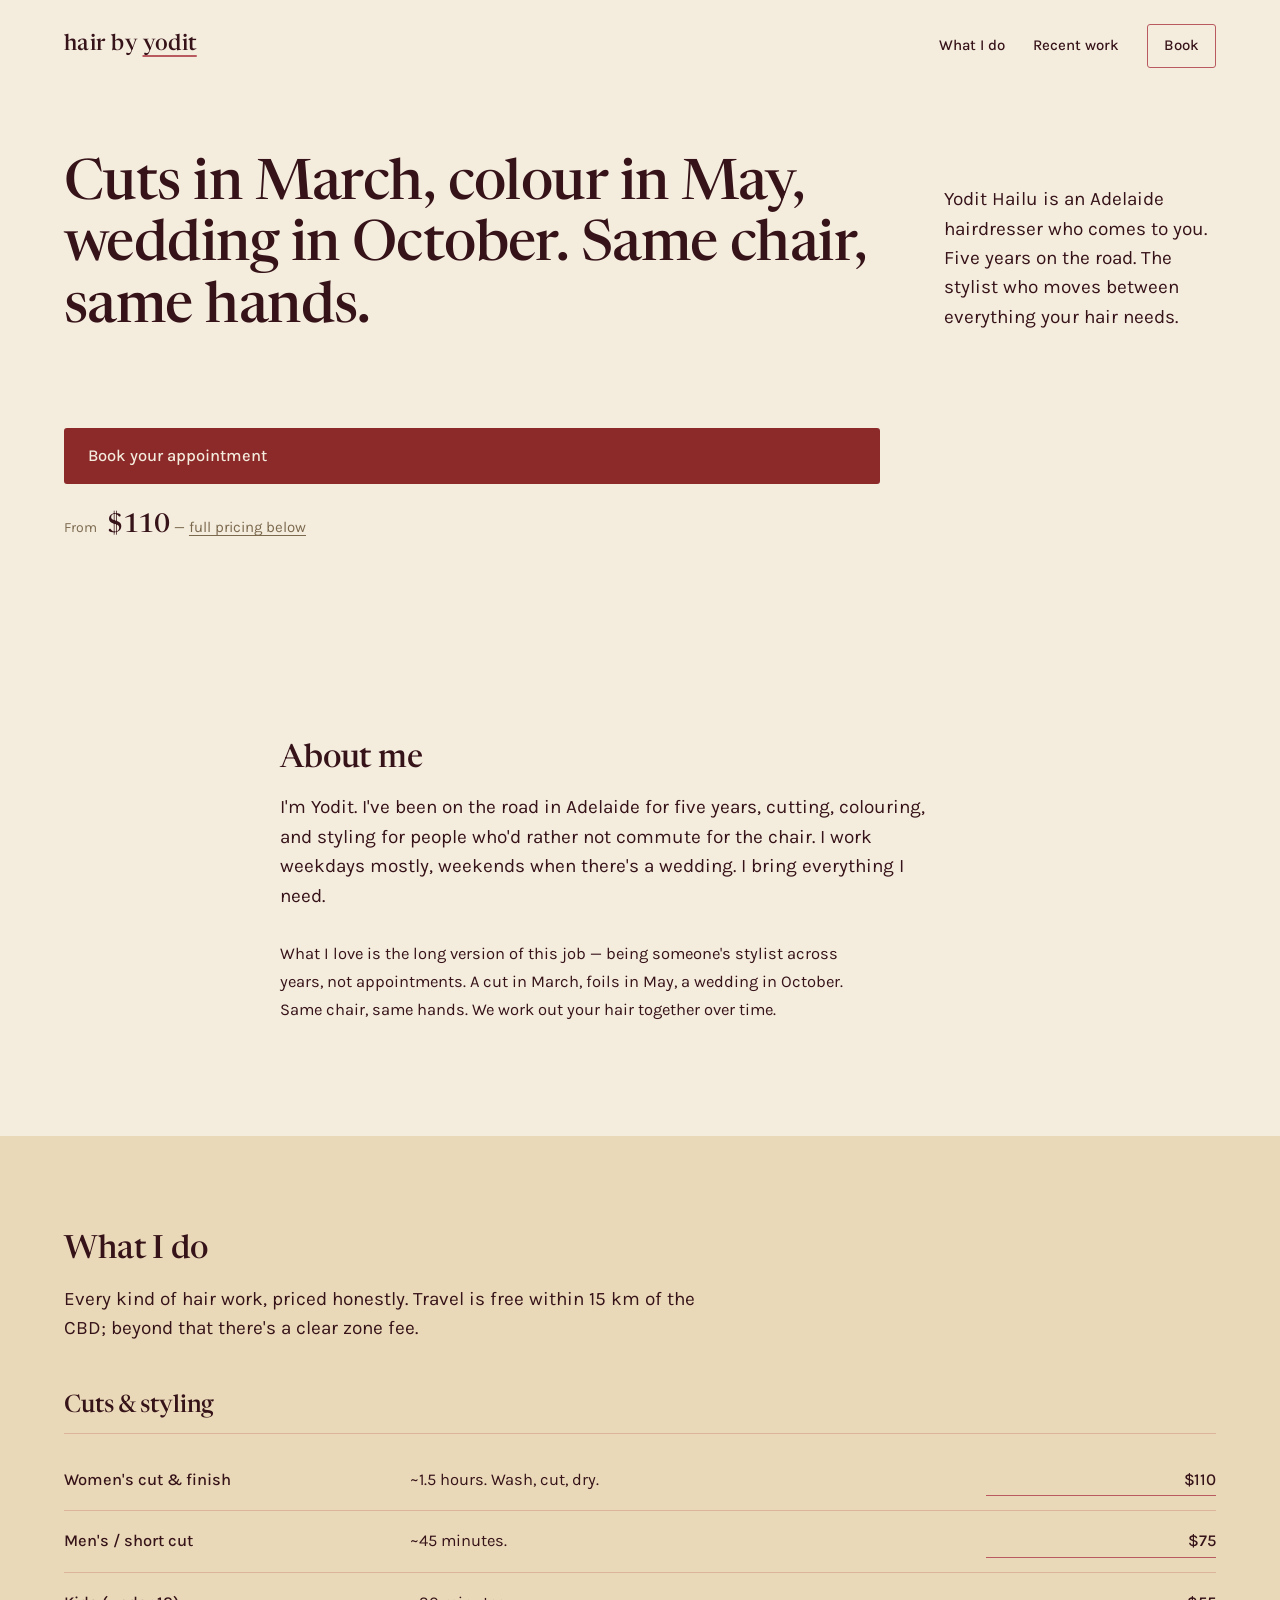
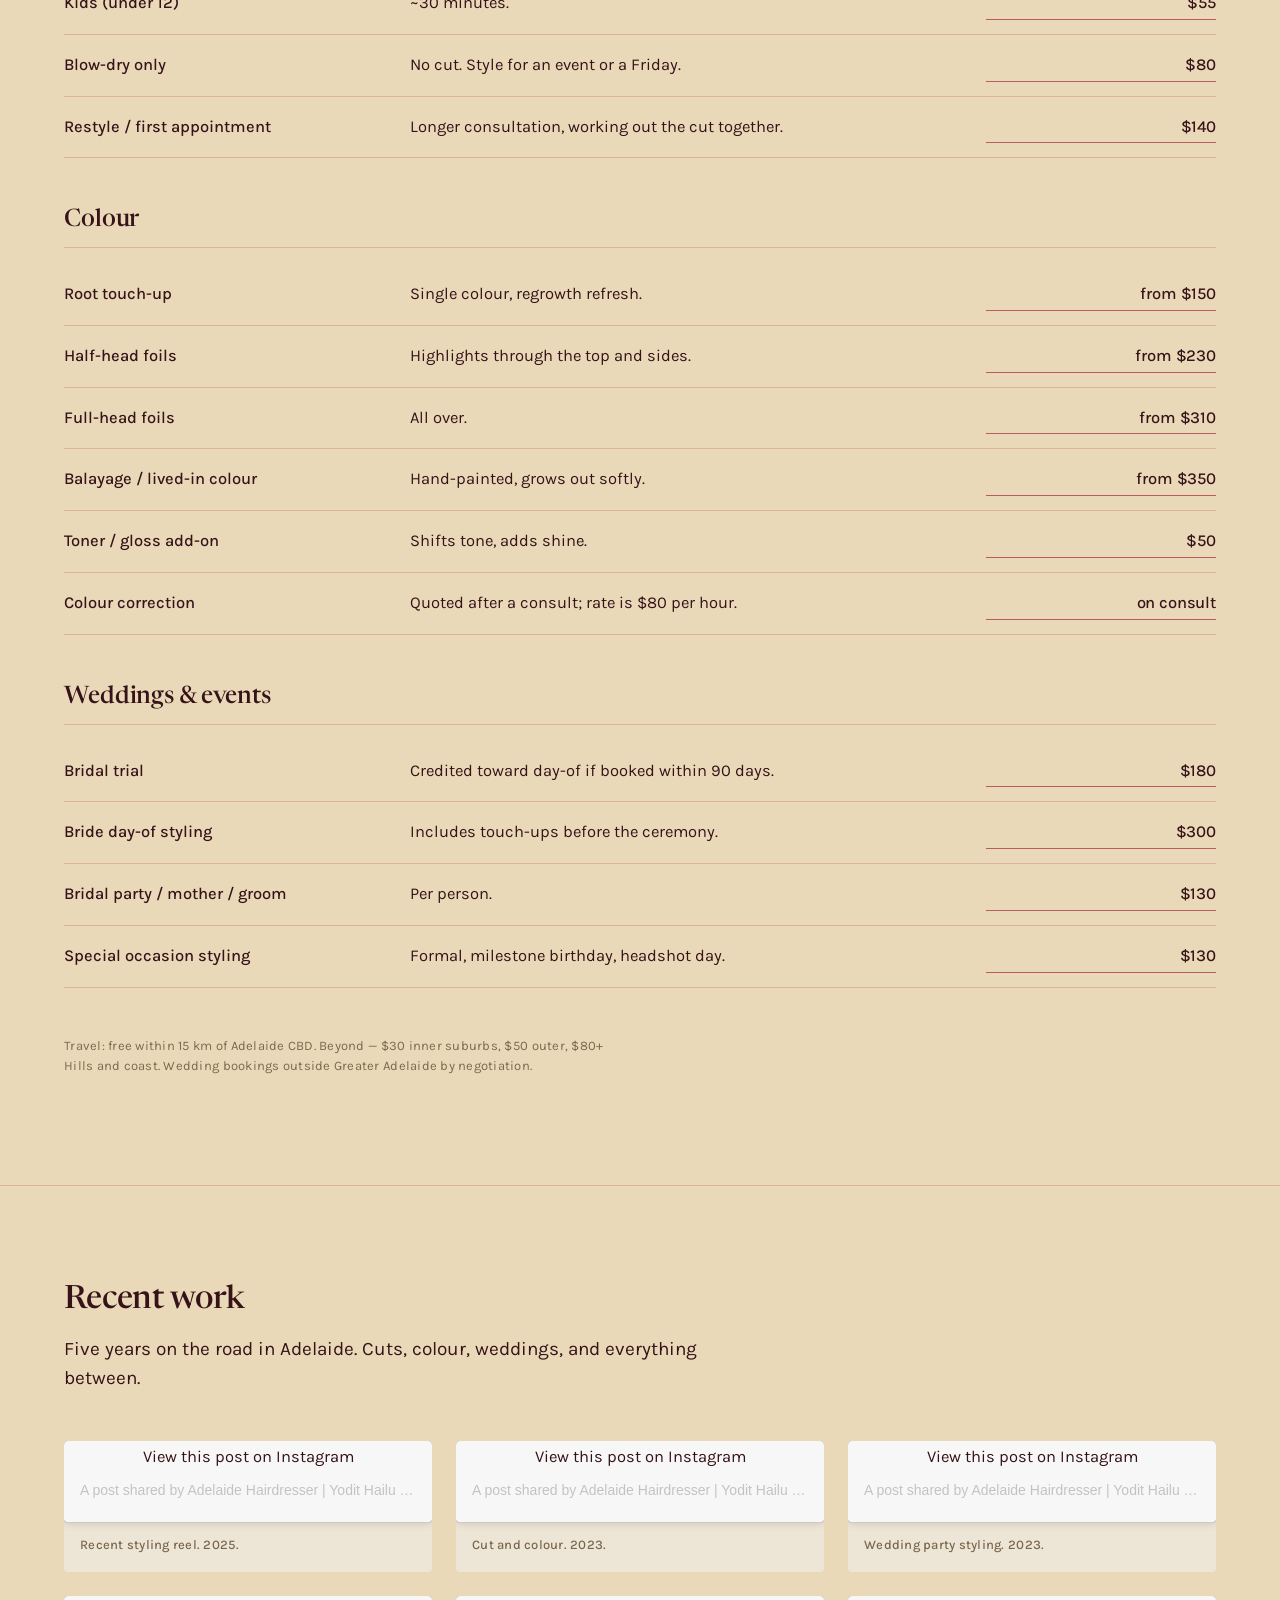
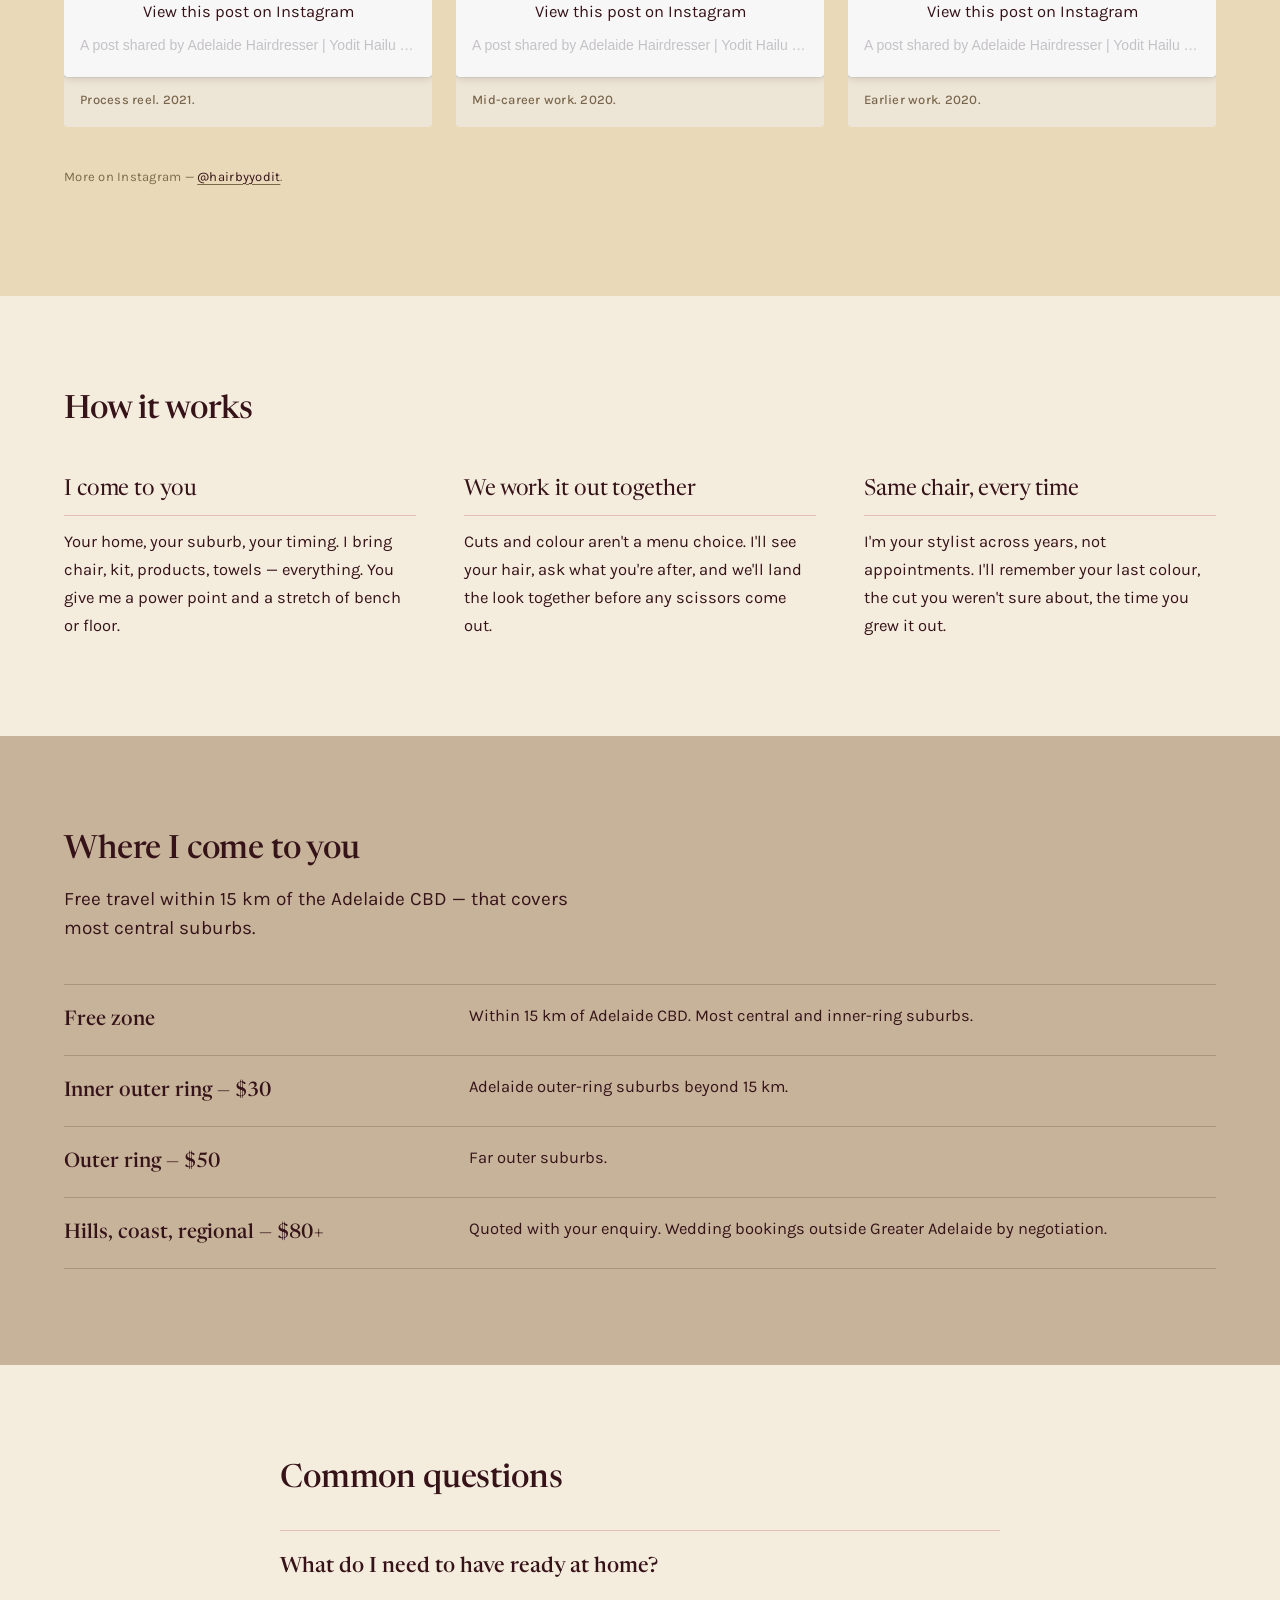
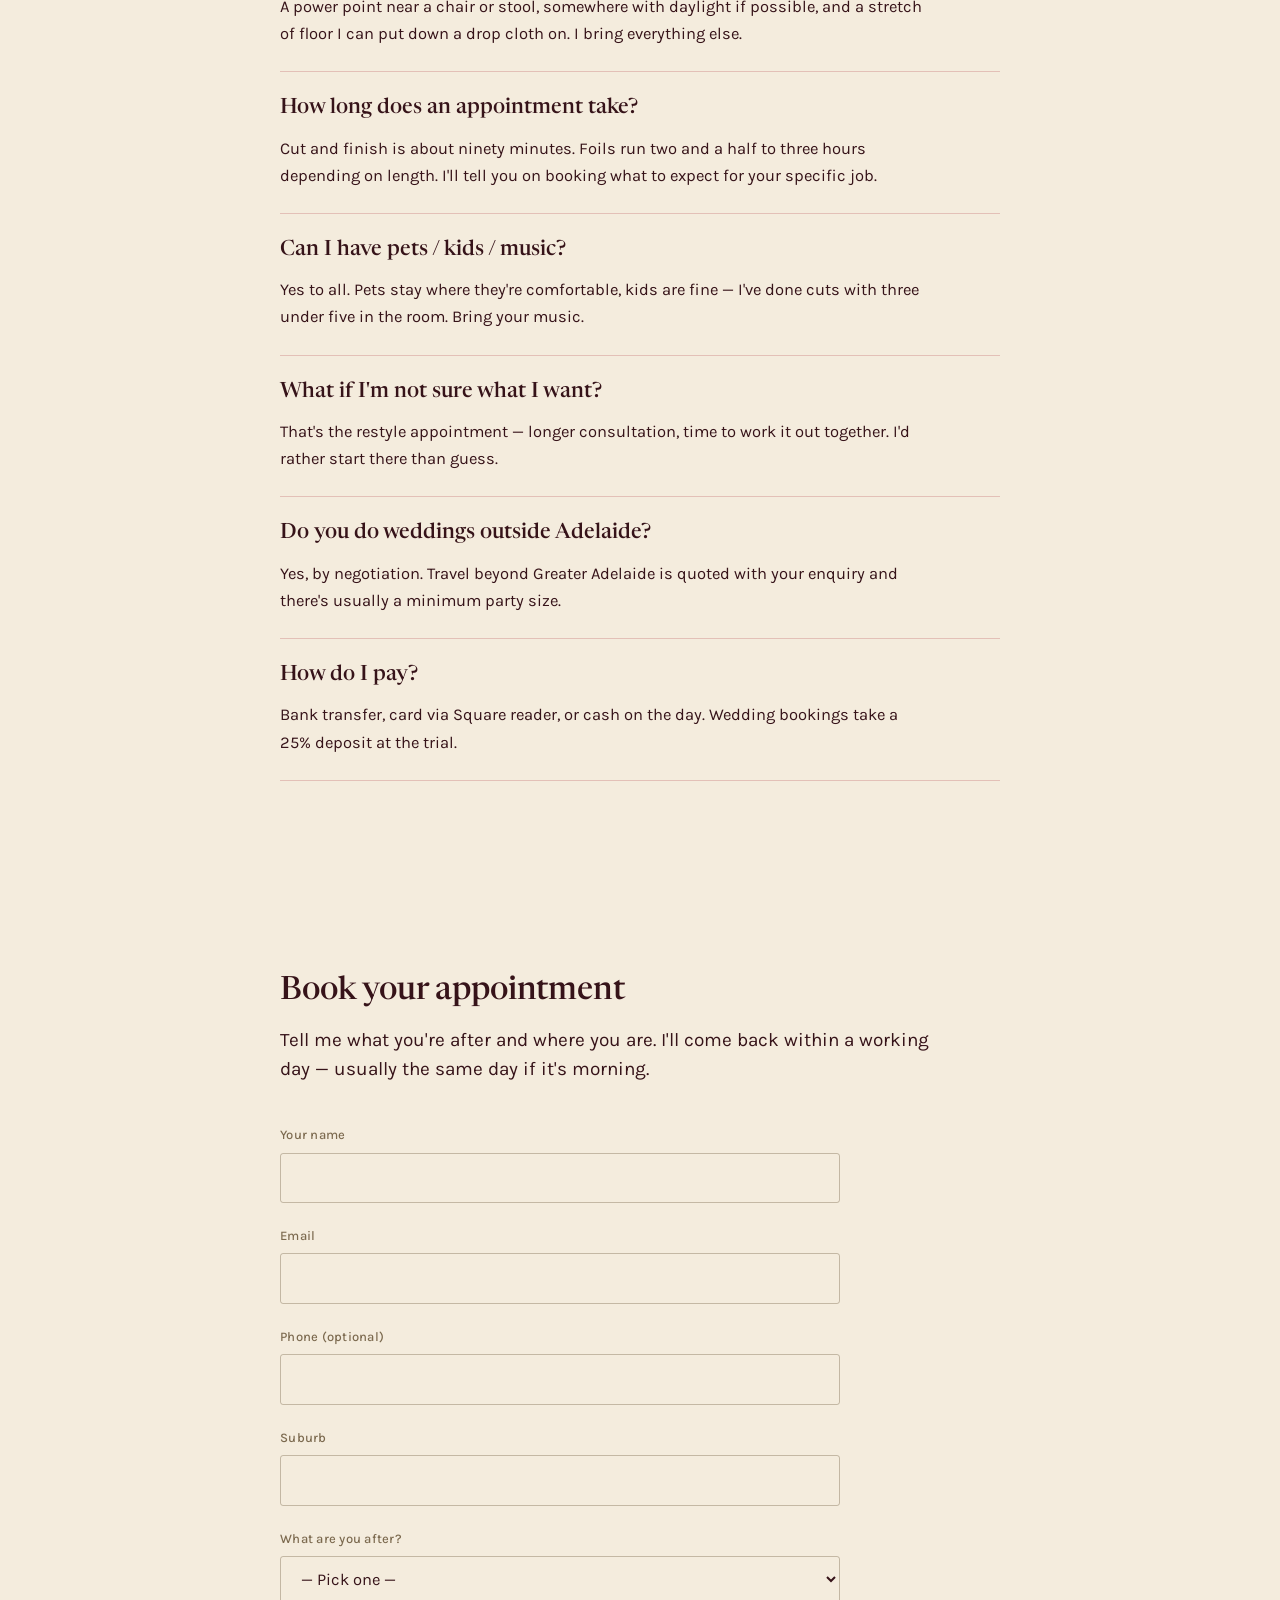
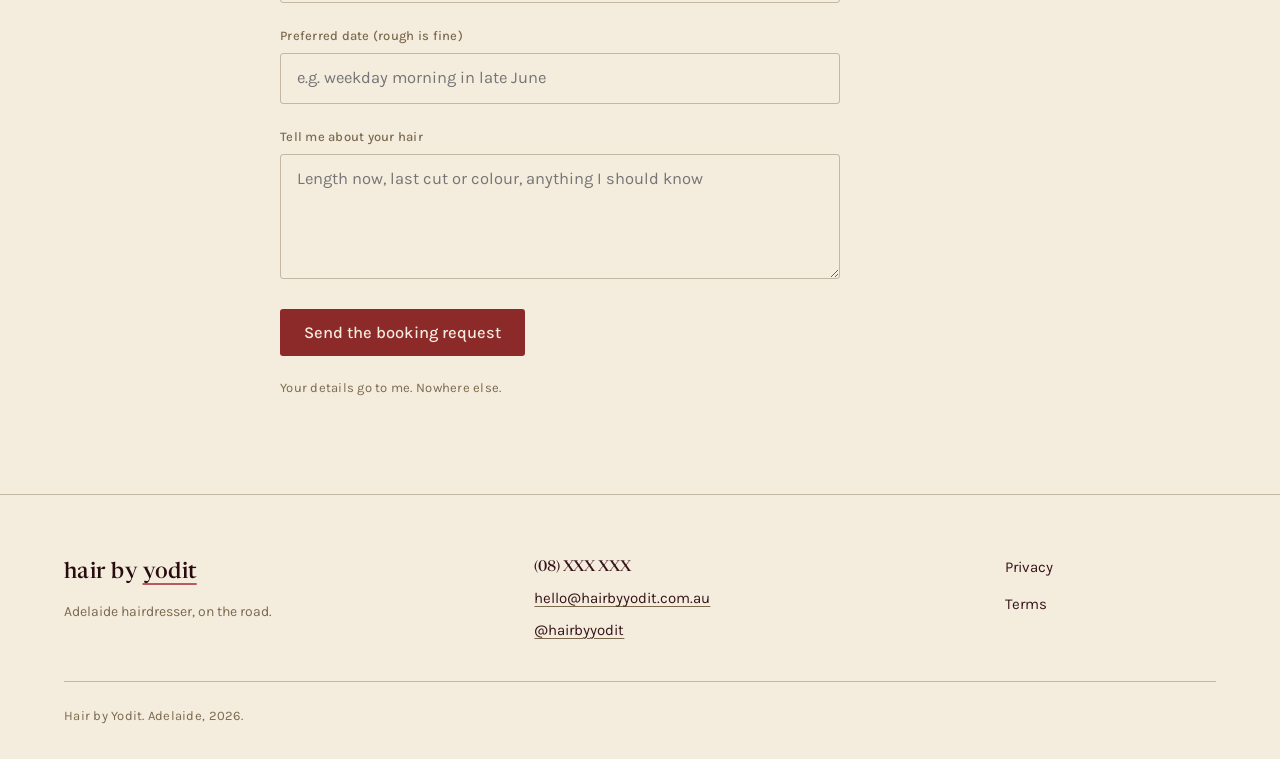
==== index.html @ e2b7e9df "Initial preview deploy — Hair by Yodit landing page Single-page static site for Yodit Hailu, Adelaid" ====
<!DOCTYPE html>
<html lang="en">
<head>
  <meta charset="UTF-8">
  <meta name="viewport" content="width=device-width, initial-scale=1.0">
  <title>Hair by Yodit — Mobile hairdresser Adelaide. Cuts, colour, weddings.</title>
  <meta name="description" content="Yodit Hailu is an Adelaide hairdresser who comes to you. Cuts, colour, blow-dries, and weddings — five years on the road. The stylist who moves between everything your hair needs.">
  <meta property="og:title" content="Hair by Yodit — Adelaide mobile hairdresser">
  <meta property="og:description" content="Cuts in March, colour in May, wedding in October. Same chair, same hands. Yodit Hailu comes to you in Adelaide.">
  <meta property="og:type" content="website">
  <meta property="og:url" content="https://hairbyyodit.com.au/">
  <meta property="og:image" content="https://hairbyyodit.com.au/og-image.jpg">
  <link rel="preconnect" href="https://fonts.googleapis.com">
  <link rel="preconnect" href="https://fonts.gstatic.com" crossorigin>
  <link href="https://fonts.googleapis.com/css2?family=Newsreader:opsz,wght@6..72,400;6..72,500&family=Karla:wght@400;500&display=swap" rel="stylesheet">
  <link rel="stylesheet" href="styles.css">
</head>
<body>
  <a class="skip-link" href="#main">Skip to content</a>

  <header class="site-header">
    <a href="/" class="site-wordmark" aria-label="Hair by Yodit home">hair by <span class="brand-name">yodit</span></a>
    <nav class="site-nav" aria-label="Primary">
      <a href="#services">What I do</a>
      <a href="#work">Recent work</a>
      <a href="#book" class="nav-cta">Book</a>
    </nav>
  </header>

  <main id="main">

    <section class="hero" aria-labelledby="hero-heading">
      <div class="hero-content">
        <h1 id="hero-heading">Cuts in March, colour in May, wedding in October. Same chair, same hands.</h1>
        <p class="lead">Yodit Hailu is an Adelaide hairdresser who comes to you. Five years on the road. The stylist who moves between everything your hair needs.</p>
        <div class="hero-actions">
          <a href="#book" class="cta-primary">Book your appointment</a>
          <p class="hero-anchor"><span class="anchor-label">From</span> <span class="anchor-price">$110</span> — <a href="#services" class="anchor-link">full pricing below</a></p>
        </div>
      </div>
    </section>

    <section class="about" aria-labelledby="about-heading">
      <div class="about-content">
        <h2 id="about-heading">About me</h2>
        <p class="lead">I'm Yodit. I've been on the road in Adelaide for five years, cutting, colouring, and styling for people who'd rather not commute for the chair. I work weekdays mostly, weekends when there's a wedding. I bring everything I need.</p>
        <p>What I love is the long version of this job — being someone's stylist across years, not appointments. A cut in March, foils in May, a wedding in October. Same chair, same hands. We work out your hair together over time.</p>
      </div>
    </section>

    <section class="services" id="services" aria-labelledby="services-heading">
      <div class="services-inner">
        <h2 id="services-heading">What I do</h2>
        <p class="lead">Every kind of hair work, priced honestly. Travel is free within 15 km of the CBD; beyond that there's a clear zone fee.</p>

        <div class="services-group">
          <h3>Cuts &amp; styling</h3>
          <table class="services-table" aria-label="Cuts and styling prices">
            <tbody>
              <tr><td class="srv-name">Women's cut &amp; finish</td><td class="srv-desc">~1.5 hours. Wash, cut, dry.</td><td class="srv-price">$110</td></tr>
              <tr><td class="srv-name">Men's / short cut</td><td class="srv-desc">~45 minutes.</td><td class="srv-price">$75</td></tr>
              <tr><td class="srv-name">Kids (under 12)</td><td class="srv-desc">~30 minutes.</td><td class="srv-price">$55</td></tr>
              <tr><td class="srv-name">Blow-dry only</td><td class="srv-desc">No cut. Style for an event or a Friday.</td><td class="srv-price">$80</td></tr>
              <tr><td class="srv-name">Restyle / first appointment</td><td class="srv-desc">Longer consultation, working out the cut together.</td><td class="srv-price">$140</td></tr>
            </tbody>
          </table>
        </div>

        <div class="services-group">
          <h3>Colour</h3>
          <table class="services-table" aria-label="Colour prices">
            <tbody>
              <tr><td class="srv-name">Root touch-up</td><td class="srv-desc">Single colour, regrowth refresh.</td><td class="srv-price">from $150</td></tr>
              <tr><td class="srv-name">Half-head foils</td><td class="srv-desc">Highlights through the top and sides.</td><td class="srv-price">from $230</td></tr>
              <tr><td class="srv-name">Full-head foils</td><td class="srv-desc">All over.</td><td class="srv-price">from $310</td></tr>
              <tr><td class="srv-name">Balayage / lived-in colour</td><td class="srv-desc">Hand-painted, grows out softly.</td><td class="srv-price">from $350</td></tr>
              <tr><td class="srv-name">Toner / gloss add-on</td><td class="srv-desc">Shifts tone, adds shine.</td><td class="srv-price">$50</td></tr>
              <tr><td class="srv-name">Colour correction</td><td class="srv-desc">Quoted after a consult; rate is $80 per hour.</td><td class="srv-price">on consult</td></tr>
            </tbody>
          </table>
        </div>

        <div class="services-group">
          <h3>Weddings &amp; events</h3>
          <table class="services-table" aria-label="Wedding and event styling prices">
            <tbody>
              <tr><td class="srv-name">Bridal trial</td><td class="srv-desc">Credited toward day-of if booked within 90 days.</td><td class="srv-price">$180</td></tr>
              <tr><td class="srv-name">Bride day-of styling</td><td class="srv-desc">Includes touch-ups before the ceremony.</td><td class="srv-price">$300</td></tr>
              <tr><td class="srv-name">Bridal party / mother / groom</td><td class="srv-desc">Per person.</td><td class="srv-price">$130</td></tr>
              <tr><td class="srv-name">Special occasion styling</td><td class="srv-desc">Formal, milestone birthday, headshot day.</td><td class="srv-price">$130</td></tr>
            </tbody>
          </table>
        </div>

        <p class="services-note">Travel: free within 15 km of Adelaide CBD. Beyond — $30 inner suburbs, $50 outer, $80+ Hills and coast. Wedding bookings outside Greater Adelaide by negotiation.</p>
      </div>
    </section>

    <section class="work" id="work" aria-labelledby="work-heading">
      <div class="work-inner">
        <h2 id="work-heading">Recent work</h2>
        <p class="lead">Five years on the road in Adelaide. Cuts, colour, weddings, and everything between.</p>

        <div class="embed-grid">
          <figure class="embed embed-instagram">
            <blockquote class="instagram-media" data-instgrm-captioned data-instgrm-permalink="https://www.instagram.com/reel/DPJH5HUkch4/?utm_source=ig_embed&amp;utm_campaign=loading" data-instgrm-version="14" style=" background:#FFF; border:0; border-radius:3px; box-shadow:0 0 1px 0 rgba(0,0,0,0.5),0 1px 10px 0 rgba(0,0,0,0.15); margin: 1px; max-width:540px; min-width:326px; padding:0; width:99.375%; width:-webkit-calc(100% - 2px); width:calc(100% - 2px);"><div style="padding:16px;"><a href="https://www.instagram.com/reel/DPJH5HUkch4/?utm_source=ig_embed&amp;utm_campaign=loading" style=" background:#FFFFFF; line-height:0; padding:0 0; text-align:center; text-decoration:none; width:100%;" target="_blank"><p>View this post on Instagram</p></a><p style=" color:#c9c8cd; font-family:Arial,sans-serif; font-size:14px; line-height:17px; margin-bottom:0; margin-top:8px; overflow:hidden; padding:8px 0 7px; text-align:center; text-overflow:ellipsis; white-space:nowrap;"><a href="https://www.instagram.com/reel/DPJH5HUkch4/?utm_source=ig_embed&amp;utm_campaign=loading" style=" color:#c9c8cd; font-family:Arial,sans-serif; font-size:14px; font-style:normal; font-weight:normal; line-height:17px; text-decoration:none;" target="_blank">A post shared by Adelaide Hairdresser | Yodit Hailu (@hairbyyodit)</a></p></div></blockquote>
            <figcaption>Recent styling reel. 2025.</figcaption>
          </figure>

          <figure class="embed embed-instagram">
            <blockquote class="instagram-media" data-instgrm-captioned data-instgrm-permalink="https://www.instagram.com/p/CrLC0Ikyrs7/?utm_source=ig_embed&amp;utm_campaign=loading" data-instgrm-version="14" style=" background:#FFF; border:0; border-radius:3px; box-shadow:0 0 1px 0 rgba(0,0,0,0.5),0 1px 10px 0 rgba(0,0,0,0.15); margin: 1px; max-width:540px; min-width:326px; padding:0; width:99.375%; width:-webkit-calc(100% - 2px); width:calc(100% - 2px);"><div style="padding:16px;"><a href="https://www.instagram.com/p/CrLC0Ikyrs7/?utm_source=ig_embed&amp;utm_campaign=loading" style=" background:#FFFFFF; line-height:0; padding:0 0; text-align:center; text-decoration:none; width:100%;" target="_blank"><p>View this post on Instagram</p></a><p style=" color:#c9c8cd; font-family:Arial,sans-serif; font-size:14px; line-height:17px; margin-bottom:0; margin-top:8px; overflow:hidden; padding:8px 0 7px; text-align:center; text-overflow:ellipsis; white-space:nowrap;"><a href="https://www.instagram.com/p/CrLC0Ikyrs7/?utm_source=ig_embed&amp;utm_campaign=loading" style=" color:#c9c8cd; font-family:Arial,sans-serif; font-size:14px; font-style:normal; font-weight:normal; line-height:17px; text-decoration:none;" target="_blank">A post shared by Adelaide Hairdresser | Yodit Hailu (@hairbyyodit)</a></p></div></blockquote>
            <figcaption>Cut and colour. 2023.</figcaption>
          </figure>

          <figure class="embed embed-instagram">
            <blockquote class="instagram-media" data-instgrm-captioned data-instgrm-permalink="https://www.instagram.com/p/CrF1hObyKpQ/?utm_source=ig_embed&amp;utm_campaign=loading" data-instgrm-version="14" style=" background:#FFF; border:0; border-radius:3px; box-shadow:0 0 1px 0 rgba(0,0,0,0.5),0 1px 10px 0 rgba(0,0,0,0.15); margin: 1px; max-width:540px; min-width:326px; padding:0; width:99.375%; width:-webkit-calc(100% - 2px); width:calc(100% - 2px);"><div style="padding:16px;"><a href="https://www.instagram.com/p/CrF1hObyKpQ/?utm_source=ig_embed&amp;utm_campaign=loading" style=" background:#FFFFFF; line-height:0; padding:0 0; text-align:center; text-decoration:none; width:100%;" target="_blank"><p>View this post on Instagram</p></a><p style=" color:#c9c8cd; font-family:Arial,sans-serif; font-size:14px; line-height:17px; margin-bottom:0; margin-top:8px; overflow:hidden; padding:8px 0 7px; text-align:center; text-overflow:ellipsis; white-space:nowrap;"><a href="https://www.instagram.com/p/CrF1hObyKpQ/?utm_source=ig_embed&amp;utm_campaign=loading" style=" color:#c9c8cd; font-family:Arial,sans-serif; font-size:14px; font-style:normal; font-weight:normal; line-height:17px; text-decoration:none;" target="_blank">A post shared by Adelaide Hairdresser | Yodit Hailu (@hairbyyodit)</a></p></div></blockquote>
            <figcaption>Wedding party styling. 2023.</figcaption>
          </figure>

          <figure class="embed embed-instagram">
            <blockquote class="instagram-media" data-instgrm-captioned data-instgrm-permalink="https://www.instagram.com/reel/CV9kHSQpARr/?utm_source=ig_embed&amp;utm_campaign=loading" data-instgrm-version="14" style=" background:#FFF; border:0; border-radius:3px; box-shadow:0 0 1px 0 rgba(0,0,0,0.5),0 1px 10px 0 rgba(0,0,0,0.15); margin: 1px; max-width:540px; min-width:326px; padding:0; width:99.375%; width:-webkit-calc(100% - 2px); width:calc(100% - 2px);"><div style="padding:16px;"><a href="https://www.instagram.com/reel/CV9kHSQpARr/?utm_source=ig_embed&amp;utm_campaign=loading" style=" background:#FFFFFF; line-height:0; padding:0 0; text-align:center; text-decoration:none; width:100%;" target="_blank"><p>View this post on Instagram</p></a><p style=" color:#c9c8cd; font-family:Arial,sans-serif; font-size:14px; line-height:17px; margin-bottom:0; margin-top:8px; overflow:hidden; padding:8px 0 7px; text-align:center; text-overflow:ellipsis; white-space:nowrap;"><a href="https://www.instagram.com/reel/CV9kHSQpARr/?utm_source=ig_embed&amp;utm_campaign=loading" style=" color:#c9c8cd; font-family:Arial,sans-serif; font-size:14px; font-style:normal; font-weight:normal; line-height:17px; text-decoration:none;" target="_blank">A post shared by Adelaide Hairdresser | Yodit Hailu (@hairbyyodit)</a></p></div></blockquote>
            <figcaption>Process reel. 2021.</figcaption>
          </figure>

          <figure class="embed embed-instagram">
            <blockquote class="instagram-media" data-instgrm-captioned data-instgrm-permalink="https://www.instagram.com/p/CHPT5LOA2uk/?utm_source=ig_embed&amp;utm_campaign=loading" data-instgrm-version="14" style=" background:#FFF; border:0; border-radius:3px; box-shadow:0 0 1px 0 rgba(0,0,0,0.5),0 1px 10px 0 rgba(0,0,0,0.15); margin: 1px; max-width:540px; min-width:326px; padding:0; width:99.375%; width:-webkit-calc(100% - 2px); width:calc(100% - 2px);"><div style="padding:16px;"><a href="https://www.instagram.com/p/CHPT5LOA2uk/?utm_source=ig_embed&amp;utm_campaign=loading" style=" background:#FFFFFF; line-height:0; padding:0 0; text-align:center; text-decoration:none; width:100%;" target="_blank"><p>View this post on Instagram</p></a><p style=" color:#c9c8cd; font-family:Arial,sans-serif; font-size:14px; line-height:17px; margin-bottom:0; margin-top:8px; overflow:hidden; padding:8px 0 7px; text-align:center; text-overflow:ellipsis; white-space:nowrap;"><a href="https://www.instagram.com/p/CHPT5LOA2uk/?utm_source=ig_embed&amp;utm_campaign=loading" style=" color:#c9c8cd; font-family:Arial,sans-serif; font-size:14px; font-style:normal; font-weight:normal; line-height:17px; text-decoration:none;" target="_blank">A post shared by Adelaide Hairdresser | Yodit Hailu (@hairbyyodit)</a></p></div></blockquote>
            <figcaption>Mid-career work. 2020.</figcaption>
          </figure>

          <figure class="embed embed-instagram">
            <blockquote class="instagram-media" data-instgrm-captioned data-instgrm-permalink="https://www.instagram.com/p/CIPQKaSsAOJ/?utm_source=ig_embed&amp;utm_campaign=loading" data-instgrm-version="14" style=" background:#FFF; border:0; border-radius:3px; box-shadow:0 0 1px 0 rgba(0,0,0,0.5),0 1px 10px 0 rgba(0,0,0,0.15); margin: 1px; max-width:540px; min-width:326px; padding:0; width:99.375%; width:-webkit-calc(100% - 2px); width:calc(100% - 2px);"><div style="padding:16px;"><a href="https://www.instagram.com/p/CIPQKaSsAOJ/?utm_source=ig_embed&amp;utm_campaign=loading" style=" background:#FFFFFF; line-height:0; padding:0 0; text-align:center; text-decoration:none; width:100%;" target="_blank"><p>View this post on Instagram</p></a><p style=" color:#c9c8cd; font-family:Arial,sans-serif; font-size:14px; line-height:17px; margin-bottom:0; margin-top:8px; overflow:hidden; padding:8px 0 7px; text-align:center; text-overflow:ellipsis; white-space:nowrap;"><a href="https://www.instagram.com/p/CIPQKaSsAOJ/?utm_source=ig_embed&amp;utm_campaign=loading" style=" color:#c9c8cd; font-family:Arial,sans-serif; font-size:14px; font-style:normal; font-weight:normal; line-height:17px; text-decoration:none;" target="_blank">A post shared by Adelaide Hairdresser | Yodit Hailu (@hairbyyodit)</a></p></div></blockquote>
            <figcaption>Earlier work. 2020.</figcaption>
          </figure>
        </div>

        <p class="work-note">More on Instagram — <a href="https://www.instagram.com/hairbyyodit/" target="_blank" rel="noopener">@hairbyyodit</a>.</p>
      </div>
    </section>

    <section class="how" aria-labelledby="how-heading">
      <div class="how-inner">
        <h2 id="how-heading">How it works</h2>

        <div class="how-grid">
          <div class="how-block">
            <h3>I come to you</h3>
            <p>Your home, your suburb, your timing. I bring chair, kit, products, towels — everything. You give me a power point and a stretch of bench or floor.</p>
          </div>
          <div class="how-block">
            <h3>We work it out together</h3>
            <p>Cuts and colour aren't a menu choice. I'll see your hair, ask what you're after, and we'll land the look together before any scissors come out.</p>
          </div>
          <div class="how-block">
            <h3>Same chair, every time</h3>
            <p>I'm your stylist across years, not appointments. I'll remember your last colour, the cut you weren't sure about, the time you grew it out.</p>
          </div>
        </div>
      </div>
    </section>

    <section class="where" aria-labelledby="where-heading">
      <div class="where-inner">
        <h2 id="where-heading">Where I come to you</h2>
        <p class="lead">Free travel within 15 km of the Adelaide CBD — that covers most central suburbs.</p>
        <dl class="zone-list">
          <div class="zone-row">
            <dt>Free zone</dt>
            <dd>Within 15 km of Adelaide CBD. Most central and inner-ring suburbs.</dd>
          </div>
          <div class="zone-row">
            <dt>Inner outer ring — $30</dt>
            <dd>Adelaide outer-ring suburbs beyond 15 km.</dd>
          </div>
          <div class="zone-row">
            <dt>Outer ring — $50</dt>
            <dd>Far outer suburbs.</dd>
          </div>
          <div class="zone-row">
            <dt>Hills, coast, regional — $80+</dt>
            <dd>Quoted with your enquiry. Wedding bookings outside Greater Adelaide by negotiation.</dd>
          </div>
        </dl>
      </div>
    </section>

    <section class="faqs" aria-labelledby="faqs-heading">
      <div class="faqs-inner">
        <h2 id="faqs-heading">Common questions</h2>
        <dl class="faq-list">
          <div class="faq-item">
            <dt>What do I need to have ready at home?</dt>
            <dd>A power point near a chair or stool, somewhere with daylight if possible, and a stretch of floor I can put down a drop cloth on. I bring everything else.</dd>
          </div>
          <div class="faq-item">
            <dt>How long does an appointment take?</dt>
            <dd>Cut and finish is about ninety minutes. Foils run two and a half to three hours depending on length. I'll tell you on booking what to expect for your specific job.</dd>
          </div>
          <div class="faq-item">
            <dt>Can I have pets / kids / music?</dt>
            <dd>Yes to all. Pets stay where they're comfortable, kids are fine — I've done cuts with three under five in the room. Bring your music.</dd>
          </div>
          <div class="faq-item">
            <dt>What if I'm not sure what I want?</dt>
            <dd>That's the restyle appointment — longer consultation, time to work it out together. I'd rather start there than guess.</dd>
          </div>
          <div class="faq-item">
            <dt>Do you do weddings outside Adelaide?</dt>
            <dd>Yes, by negotiation. Travel beyond Greater Adelaide is quoted with your enquiry and there's usually a minimum party size.</dd>
          </div>
          <div class="faq-item">
            <dt>How do I pay?</dt>
            <dd>Bank transfer, card via Square reader, or cash on the day. Wedding bookings take a 25% deposit at the trial.</dd>
          </div>
        </dl>
      </div>
    </section>

    <section class="book" id="book" aria-labelledby="book-heading">
      <div class="book-inner">
        <h2 id="book-heading">Book your appointment</h2>
        <p class="lead">Tell me what you're after and where you are. I'll come back within a working day — usually the same day if it's morning.</p>

        <form class="book-form" action="#" method="post" novalidate>
          <div class="field">
            <label for="f-name">Your name</label>
            <input id="f-name" name="name" type="text" autocomplete="name" required>
          </div>
          <div class="field">
            <label for="f-email">Email</label>
            <input id="f-email" name="email" type="email" autocomplete="email" required>
          </div>
          <div class="field">
            <label for="f-phone">Phone (optional)</label>
            <input id="f-phone" name="phone" type="tel" autocomplete="tel">
          </div>
          <div class="field">
            <label for="f-suburb">Suburb</label>
            <input id="f-suburb" name="suburb" type="text" autocomplete="address-level2" required>
          </div>
          <div class="field">
            <label for="f-service">What are you after?</label>
            <select id="f-service" name="service" required>
              <option value="">— Pick one —</option>
              <option value="cut">Cut &amp; finish</option>
              <option value="colour">Colour</option>
              <option value="blow-dry">Blow-dry only</option>
              <option value="restyle">Restyle / first appointment</option>
              <option value="wedding">Wedding / event</option>
              <option value="other">Something else</option>
            </select>
          </div>
          <div class="field">
            <label for="f-date">Preferred date (rough is fine)</label>
            <input id="f-date" name="date" type="text" placeholder="e.g. weekday morning in late June">
          </div>
          <div class="field field-full">
            <label for="f-notes">Tell me about your hair</label>
            <textarea id="f-notes" name="notes" rows="4" placeholder="Length now, last cut or colour, anything I should know"></textarea>
          </div>
          <button type="submit" class="cta-primary">Send the booking request</button>
          <p class="form-note">Your details go to me. Nowhere else.</p>
        </form>
      </div>
    </section>

  </main>

  <footer class="site-footer">
    <div class="footer-grid">
      <div class="footer-mark">
        <span class="footer-wordmark">hair by <span class="brand-name">yodit</span></span>
        <p class="footer-line-1">Adelaide hairdresser, on the road.</p>
      </div>
      <div class="footer-contact">
        <p class="footer-phone">(08) XXX XXX</p>
        <p><a href="mailto:hello@hairbyyodit.com.au">hello@hairbyyodit.com.au</a></p>
        <p><a href="https://www.instagram.com/hairbyyodit/" target="_blank" rel="noopener">@hairbyyodit</a></p>
      </div>
      <nav class="footer-links" aria-label="Footer">
        <a href="/privacy">Privacy</a>
        <a href="/terms">Terms</a>
      </nav>
    </div>
    <p class="footer-fine">Hair by Yodit. Adelaide, 2026.</p>
  </footer>

  <script async src="//www.instagram.com/embed.js"></script>
  <script src="main.js"></script>
</body>
</html>
---- styles.css ----
/* =========================================================
   Hair by Yodit — Mobile hairdresser Adelaide
   Style guide: see ../style-guide.md (Style stage 2026-05-23)
   Build plan: see ../plan.md (Plan run 1)
   ========================================================= */

:root {
  --paper: #F4ECDD;
  --sand: #EAD9B8;
  --camel: #C6B39A;
  --rose: #B85A5F;
  --tamarind: #361319;
  --boho: #7B694E;
  --bougainvillea: #8C2A2A;
  --bougainvillea-hover: #7A2222;
  --italian-roast: #280B0F;

  --hairline-rose: rgba(184, 90, 95, 0.3);
  --hairline-boho: rgba(123, 105, 78, 0.4);

  --display: 'Newsreader', ui-serif, Georgia, serif;
  --body: 'Karla', ui-sans-serif, system-ui, sans-serif;

  --section-pad-y: 96px;
  --section-pad-x: max(24px, 5vw);
  --content-max: 1200px;
  --reading-max: 720px;
}

@media (max-width: 768px) {
  :root {
    --section-pad-y: 64px;
    --section-pad-x: 24px;
  }
}

/* ----- Reset + base ----- */

*, *::before, *::after { box-sizing: border-box; }

html { scroll-behavior: smooth; -webkit-text-size-adjust: 100%; }

body {
  margin: 0;
  background: var(--paper);
  color: var(--tamarind);
  font-family: var(--body);
  font-size: 16.5px;
  line-height: 1.7;
  font-weight: 400;
  -webkit-font-smoothing: antialiased;
  -moz-osx-font-smoothing: grayscale;
}

img { display: block; max-width: 100%; height: auto; }

p { margin: 0 0 1em; }

h1, h2, h3 {
  font-family: var(--display);
  font-variation-settings: 'opsz' 72;
  font-weight: 500;
  color: var(--tamarind);
  letter-spacing: -0.01em;
  line-height: 1.1;
  margin: 0 0 0.5em;
}

h1 { font-size: clamp(36px, 6vw, 56px); }
h2 { font-size: clamp(26px, 4vw, 32px); line-height: 1.15; letter-spacing: -0.005em; }
h3 {
  font-size: 22px;
  font-weight: 400;
  letter-spacing: -0.005em;
  line-height: 1.2;
}

.lead {
  font-size: 19px;
  line-height: 1.55;
  color: var(--tamarind);
  margin: 0 0 1.5em;
  max-width: 60ch;
}

.muted, .form-note, .services-note, .work-note, .footer-fine {
  font-family: var(--body);
  color: var(--boho);
  font-size: 13px;
  letter-spacing: 0.02em;
  line-height: 1.55;
}

a {
  color: var(--tamarind);
  text-decoration: underline;
  text-decoration-color: var(--boho);
  text-decoration-thickness: 1px;
  text-underline-offset: 3px;
  transition: text-decoration-thickness 120ms ease-out, text-decoration-color 120ms ease-out;
}
a:hover {
  text-decoration-thickness: 2px;
  text-decoration-color: var(--rose);
}
a:focus-visible {
  outline: 2px solid var(--rose);
  outline-offset: 2px;
}

.skip-link {
  position: absolute; left: -9999px; top: 0;
  background: var(--tamarind); color: var(--paper);
  padding: 12px 16px; text-decoration: none;
  font-family: var(--body); font-weight: 500;
}
.skip-link:focus { left: 16px; top: 16px; z-index: 100; }

/* ----- Header ----- */

.site-header {
  display: flex;
  justify-content: space-between;
  align-items: center;
  padding: 24px var(--section-pad-x);
  background: var(--paper);
}

.site-wordmark {
  font-family: var(--display);
  font-variation-settings: 'opsz' 72;
  font-weight: 500;
  font-size: 22px;
  letter-spacing: 0.02em;
  color: var(--tamarind);
  text-decoration: none;
}

.site-wordmark .brand-name {
  text-decoration: underline;
  text-decoration-color: var(--rose);
  text-decoration-thickness: 1.5px;
  text-underline-offset: 5px;
}

.site-wordmark:hover .brand-name {
  text-decoration-color: var(--rose);
  text-decoration-thickness: 2px;
}

.site-nav {
  display: flex;
  gap: 28px;
  align-items: center;
}

.site-nav a {
  font-family: var(--body);
  font-weight: 500;
  font-size: 15px;
  text-decoration: none;
  color: var(--tamarind);
}
.site-nav a:hover { color: var(--rose); }
.site-nav a.nav-cta {
  border: 1px solid var(--rose);
  padding: 8px 16px;
  border-radius: 3px;
}
.site-nav a.nav-cta:hover { border-color: var(--tamarind); color: var(--tamarind); }

@media (max-width: 768px) {
  .site-nav { gap: 16px; }
  .site-nav a:not(.nav-cta) { display: none; }
}

/* ----- Buttons / CTAs ----- */

.cta-primary {
  display: inline-block;
  background: var(--bougainvillea);
  color: var(--paper);
  font-family: var(--body);
  font-weight: 500;
  font-size: 16.5px;
  text-decoration: none;
  padding: 14px 24px;
  border: none;
  border-radius: 3px;
  cursor: pointer;
  transition: background 150ms ease-out;
  letter-spacing: 0;
}
.cta-primary:hover { background: var(--bougainvillea-hover); }
.cta-primary:focus-visible { outline: 2px solid var(--rose); outline-offset: 2px; }

/* ----- Hero ----- */

.hero {
  padding: 64px var(--section-pad-x) var(--section-pad-y);
  background: var(--paper);
}

.hero-content {
  max-width: var(--content-max);
  margin: 0 auto;
  display: grid;
  grid-template-columns: minmax(0, 9fr) minmax(0, 3fr);
  gap: 64px;
  align-items: end;
}

.hero h1 { margin: 0 0 24px; }
.hero .lead { margin: 0 0 32px; max-width: 28ch; }

.hero-actions {
  display: flex;
  flex-direction: column;
  gap: 20px;
  text-align: left;
}

.hero-anchor {
  margin: 0;
  font-size: 15px;
  color: var(--boho);
}

.anchor-label {
  font-family: var(--body);
  font-weight: 400;
  font-size: 14px;
}

.anchor-price {
  font-family: var(--display);
  font-variation-settings: 'opsz' 72;
  font-weight: 500;
  font-size: 26px;
  color: var(--tamarind);
  letter-spacing: -0.01em;
  margin-left: 6px;
}

.anchor-link {
  color: var(--boho);
  text-decoration-color: var(--boho);
}

@media (max-width: 900px) {
  .hero-content { grid-template-columns: 1fr; gap: 40px; }
}

/* ----- About ----- */

.about {
  padding: var(--section-pad-y) var(--section-pad-x);
  background: var(--paper);
}

.about-content {
  max-width: var(--reading-max);
  margin: 0 auto;
}

.about p { max-width: 60ch; }

/* ----- Services ----- */

.services {
  padding: var(--section-pad-y) var(--section-pad-x);
  background: var(--sand);
}

.services-inner {
  max-width: var(--content-max);
  margin: 0 auto;
}

.services > .services-inner > h2 { margin-bottom: 16px; }
.services > .services-inner > .lead { margin-bottom: 48px; }

.services-group {
  margin: 48px 0;
}

.services-group h3 {
  font-family: var(--display);
  font-variation-settings: 'opsz' 72;
  font-weight: 500;
  font-size: 24px;
  color: var(--tamarind);
  margin: 0 0 16px;
  padding-bottom: 12px;
  border-bottom: 1px solid var(--hairline-rose);
}

.services-table {
  width: 100%;
  border-collapse: collapse;
}

.services-table tr {
  border-bottom: 1px solid var(--hairline-rose);
}

.services-table td {
  padding: 18px 0;
  vertical-align: top;
  font-family: var(--body);
  font-size: 16.5px;
  line-height: 1.5;
  color: var(--tamarind);
}

.srv-name {
  font-weight: 500;
  width: 30%;
  padding-right: 16px;
}

.srv-desc {
  color: var(--tamarind);
  opacity: 0.85;
  font-size: 15px;
  width: 50%;
  padding-right: 16px;
}

.srv-price {
  font-family: var(--display);
  font-variation-settings: 'opsz' 72;
  font-weight: 500;
  font-size: 21px;
  letter-spacing: -0.01em;
  color: var(--tamarind);
  text-align: right;
  width: 20%;
  white-space: nowrap;
  position: relative;
}

.srv-price.is-revealed::after {
  content: '';
  position: absolute;
  left: 0;
  right: 0;
  bottom: 14px;
  height: 1px;
  background: var(--rose);
  transform-origin: left center;
  animation: priceUnderline 250ms ease-out forwards;
}

@keyframes priceUnderline {
  from { transform: scaleX(0); }
  to { transform: scaleX(1); }
}

.services-note {
  margin-top: 32px;
  max-width: 70ch;
}

@media (max-width: 768px) {
  .services-table td { display: block; width: 100%; padding: 6px 0; }
  .services-table tr { padding: 18px 0; display: block; }
  .srv-price { text-align: left; padding-top: 10px; font-size: 20px; }
  .srv-desc { font-size: 14.5px; }
}

/* Reveal-stagger entry state */
.srv-name.pre-reveal,
.srv-desc.pre-reveal {
  opacity: 0;
  transform: translateY(8px);
  transition: opacity 400ms ease-out, transform 400ms ease-out;
}
.srv-price.pre-reveal {
  opacity: 0;
  transform: translateX(12px);
  transition: opacity 400ms ease-out 150ms, transform 400ms ease-out 150ms;
}
.srv-name.is-revealed,
.srv-desc.is-revealed,
.srv-price.is-revealed {
  opacity: 1;
  transform: none;
}

/* ----- Recent work ----- */

.work {
  padding: var(--section-pad-y) var(--section-pad-x);
  background: var(--sand);
  border-top: 1px solid var(--hairline-rose);
}

.work-inner {
  max-width: var(--content-max);
  margin: 0 auto;
}

.work h2 { margin-bottom: 16px; }
.work .lead { margin-bottom: 48px; }

.embed-grid {
  display: grid;
  grid-template-columns: repeat(3, 1fr);
  gap: 24px;
}

@media (max-width: 900px) {
  .embed-grid { grid-template-columns: repeat(2, 1fr); }
}

@media (max-width: 600px) {
  .embed-grid { grid-template-columns: 1fr; }
}

.embed {
  margin: 0;
  background: var(--paper);
  border-radius: 4px;
  overflow: hidden;
  transition: transform 200ms ease-out;
  position: relative;
}

.embed::after {
  content: '';
  position: absolute;
  inset: 0;
  background: var(--tamarind);
  opacity: 0.03;
  pointer-events: none;
  transition: opacity 150ms ease-out;
}
.embed:hover::after { opacity: 0; }

.embed blockquote.instagram-media {
  margin: 0 !important;
  min-width: 0 !important;
  max-width: 100% !important;
  width: 100% !important;
}

.embed figcaption {
  font-family: var(--body);
  font-weight: 500;
  font-size: 13px;
  color: var(--boho);
  letter-spacing: 0.02em;
  padding: 12px 16px 16px;
  text-align: left;
}

.work-note {
  margin-top: 40px;
}

/* ----- How it works ----- */

.how {
  padding: var(--section-pad-y) var(--section-pad-x);
  background: var(--paper);
}

.how-inner {
  max-width: var(--content-max);
  margin: 0 auto;
}

.how h2 { margin-bottom: 48px; }

.how-grid {
  display: grid;
  grid-template-columns: repeat(3, 1fr);
  gap: 48px;
}

.how-block h3 {
  margin: 0 0 12px;
  padding-bottom: 12px;
  border-bottom: 1px solid var(--hairline-rose);
}

.how-block p { margin: 0; }

@media (max-width: 900px) {
  .how-grid { grid-template-columns: 1fr; gap: 40px; }
}

/* ----- Where I come to you ----- */

.where {
  padding: var(--section-pad-y) var(--section-pad-x);
  background: var(--camel);
}

.where-inner {
  max-width: var(--content-max);
  margin: 0 auto;
}

.where h2 { margin-bottom: 16px; }
.where .lead { margin-bottom: 40px; max-width: 50ch; }

.zone-list { margin: 0; padding: 0; }

.zone-row {
  display: grid;
  grid-template-columns: 1fr 2fr;
  gap: 32px;
  padding: 18px 0;
  border-top: 1px solid var(--hairline-boho);
  margin: 0;
}
.zone-row:last-child {
  border-bottom: 1px solid var(--hairline-boho);
}

.zone-row dt {
  font-family: var(--display);
  font-variation-settings: 'opsz' 72;
  font-weight: 500;
  font-size: 20px;
  color: var(--tamarind);
  margin: 0;
}

.zone-row dd {
  margin: 0;
  font-size: 16.5px;
  color: var(--tamarind);
  line-height: 1.6;
}

@media (max-width: 768px) {
  .zone-row { grid-template-columns: 1fr; gap: 8px; }
}

/* ----- FAQs ----- */

.faqs {
  padding: var(--section-pad-y) var(--section-pad-x);
  background: var(--paper);
}

.faqs-inner {
  max-width: var(--reading-max);
  margin: 0 auto;
}

.faqs h2 { margin-bottom: 32px; }

.faq-list { margin: 0; padding: 0; }

.faq-item {
  border-top: 1px solid var(--hairline-rose);
  padding: 24px 0;
  margin: 0;
}
.faq-item:last-child { border-bottom: 1px solid var(--hairline-rose); }

.faq-item dt {
  font-family: var(--display);
  font-variation-settings: 'opsz' 72;
  font-weight: 500;
  font-size: 21px;
  color: var(--tamarind);
  margin: 0 0 12px;
  line-height: 1.25;
}

.faq-item dd {
  margin: 0;
  font-size: 16.5px;
  line-height: 1.65;
  color: var(--tamarind);
  max-width: 65ch;
}

/* ----- Book form ----- */

.book {
  padding: var(--section-pad-y) var(--section-pad-x);
  background: var(--paper);
}

.book-inner {
  max-width: var(--reading-max);
  margin: 0 auto;
}

.book h2 { margin-bottom: 16px; }
.book .lead { margin-bottom: 40px; }

.book-form {
  display: grid;
  grid-template-columns: 1fr;
  gap: 22px;
  max-width: 560px;
}

.field { display: flex; flex-direction: column; gap: 6px; }
.field-full { grid-column: 1 / -1; }

.field label {
  font-family: var(--body);
  font-weight: 500;
  font-size: 13px;
  letter-spacing: 0.02em;
  color: var(--boho);
}

.field input,
.field textarea,
.field select {
  font-family: var(--body);
  font-size: 16.5px;
  line-height: 1.5;
  color: var(--tamarind);
  background: transparent;
  border: 1px solid var(--hairline-boho);
  border-radius: 3px;
  padding: 12px 16px;
  width: 100%;
  font-weight: 400;
}

.field input:focus-visible,
.field textarea:focus-visible,
.field select:focus-visible {
  outline: none;
  border-color: var(--rose);
  border-width: 2px;
  padding: 11px 15px;
}

.field textarea { resize: vertical; min-height: 96px; font-family: var(--body); }

.book-form button[type="submit"] { justify-self: start; margin-top: 8px; }
.book-form .form-note { margin: 0; }

/* ----- Footer ----- */

.site-footer {
  padding: 60px var(--section-pad-x) 32px;
  background: var(--paper);
  border-top: 1px solid var(--hairline-boho);
}

.footer-grid {
  max-width: var(--content-max);
  margin: 0 auto;
  display: grid;
  grid-template-columns: minmax(0, 2fr) minmax(0, 2fr) minmax(0, 1fr);
  gap: 48px;
  align-items: start;
}

.footer-wordmark {
  display: block;
  font-family: var(--display);
  font-variation-settings: 'opsz' 72;
  font-weight: 500;
  font-size: 22px;
  letter-spacing: 0.02em;
  color: var(--italian-roast);
  margin-bottom: 8px;
}

.footer-wordmark .brand-name {
  text-decoration: underline;
  text-decoration-color: var(--rose);
  text-decoration-thickness: 1.5px;
  text-underline-offset: 5px;
}

.footer-line-1 {
  font-size: 14px;
  color: var(--boho);
  margin: 0;
}

.footer-phone {
  font-family: var(--display);
  font-variation-settings: 'opsz' 72;
  font-weight: 500;
  font-size: 26px;
  color: var(--tamarind);
  margin: 0 0 8px;
  letter-spacing: -0.01em;
}

.footer-contact p { margin: 0 0 6px; font-size: 15px; }

.footer-links { display: flex; flex-direction: column; gap: 12px; align-items: flex-start; }
.footer-links a { font-size: 15px; text-decoration-color: transparent; }
.footer-links a:hover { text-decoration-color: var(--rose); }

.footer-fine {
  max-width: var(--content-max);
  margin: 32px auto 0;
  padding-top: 24px;
  border-top: 1px solid var(--hairline-boho);
}

@media (max-width: 768px) {
  .footer-grid { grid-template-columns: 1fr; gap: 32px; }
}

/* ----- Reveal animations ----- */

.reveal {
  opacity: 0;
  transform: translateY(10px);
  transition: opacity 700ms ease-out, transform 700ms ease-out;
}

.reveal.is-revealed {
  opacity: 1;
  transform: translateY(0);
}

@media (prefers-reduced-motion: reduce) {
  .reveal,
  .srv-name.pre-reveal,
  .srv-desc.pre-reveal,
  .srv-price.pre-reveal {
    opacity: 1;
    transform: none;
    transition: none;
  }
  .srv-price.is-revealed::after {
    animation: none;
    transform: scaleX(1);
  }
  html { scroll-behavior: auto; }
}
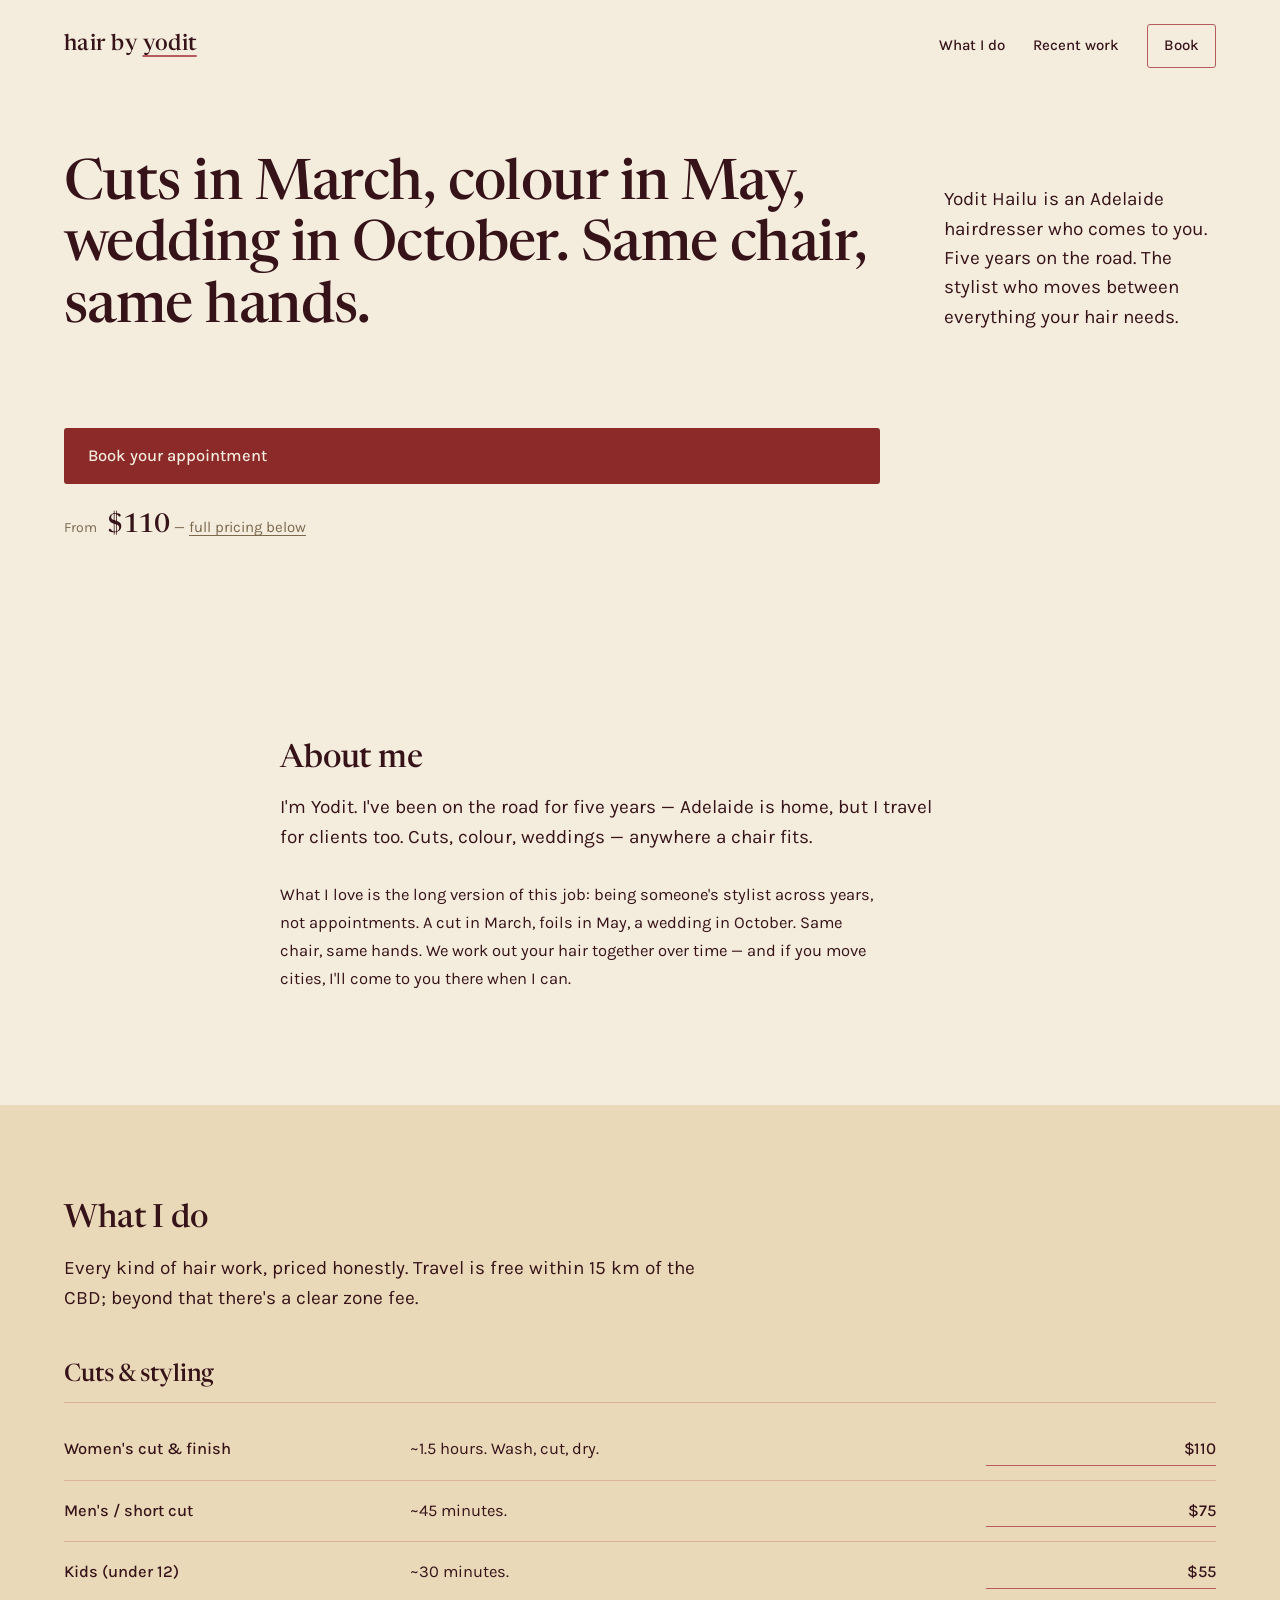
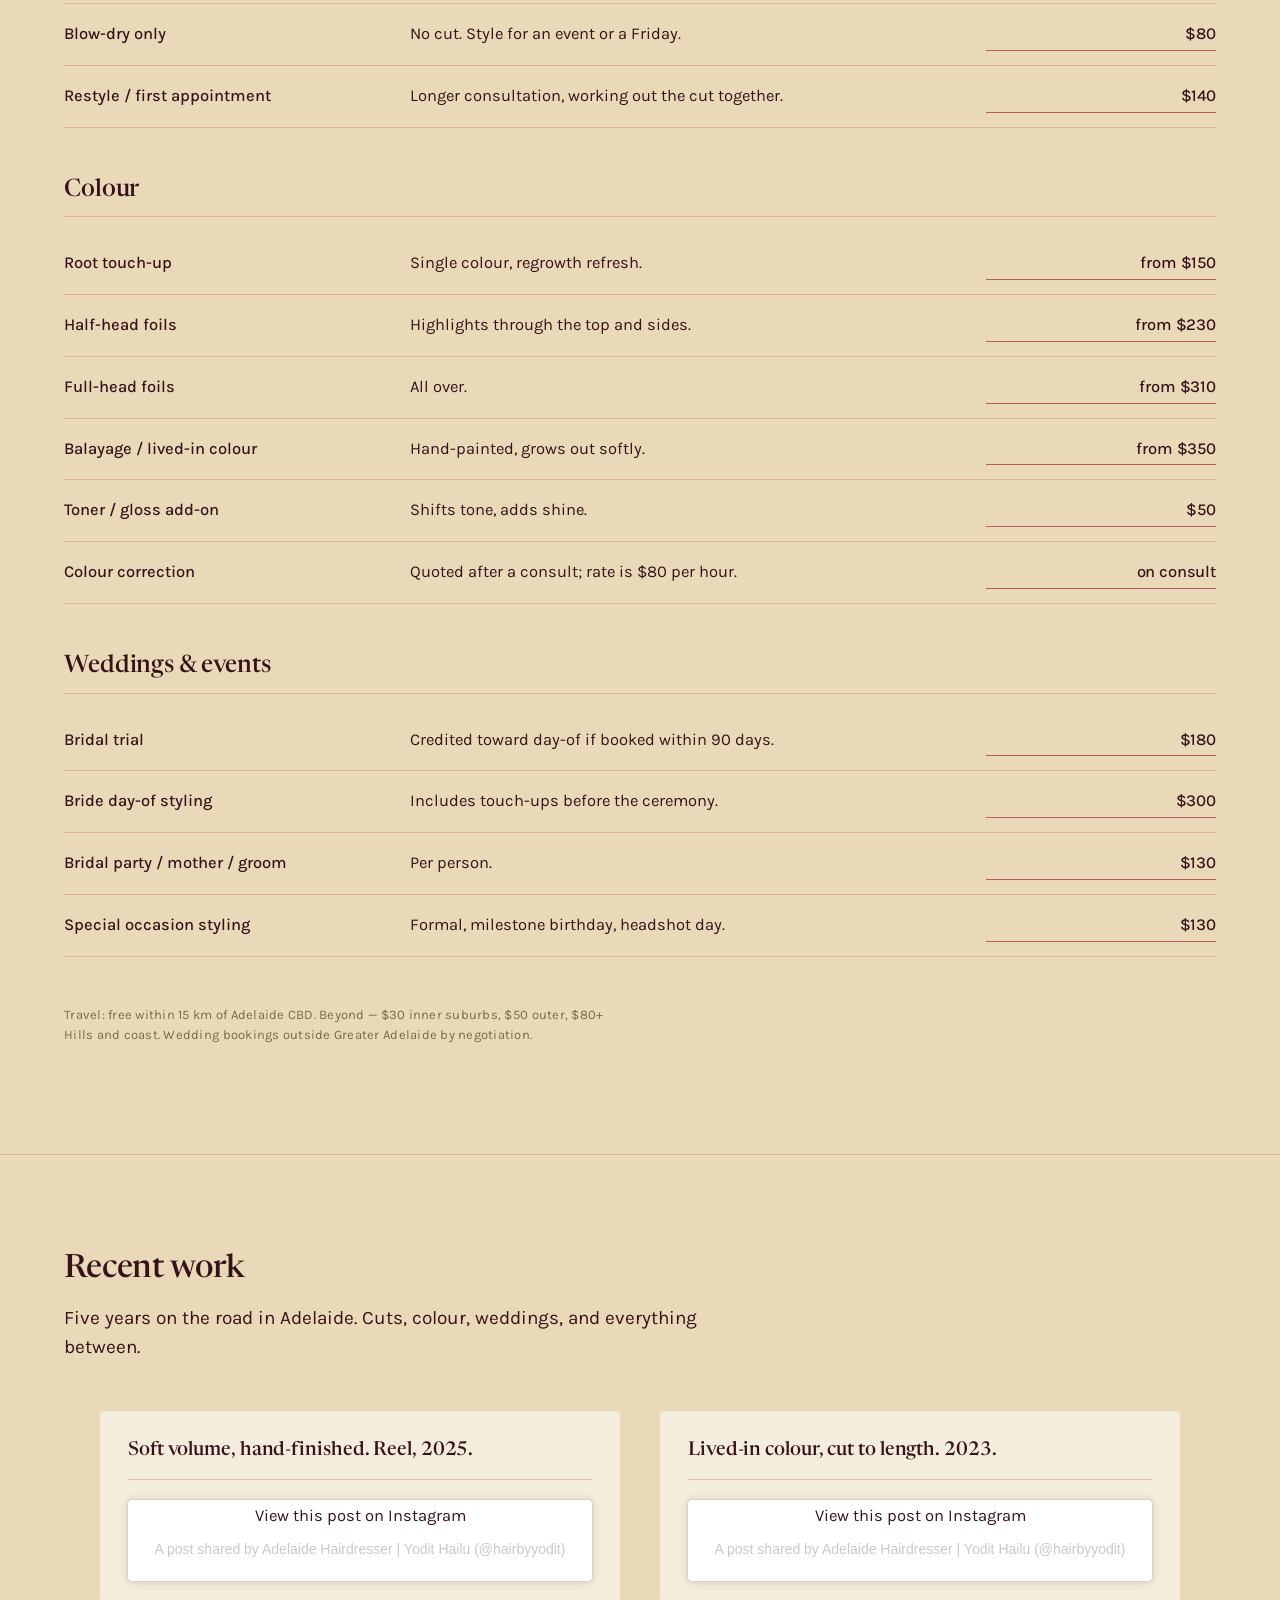
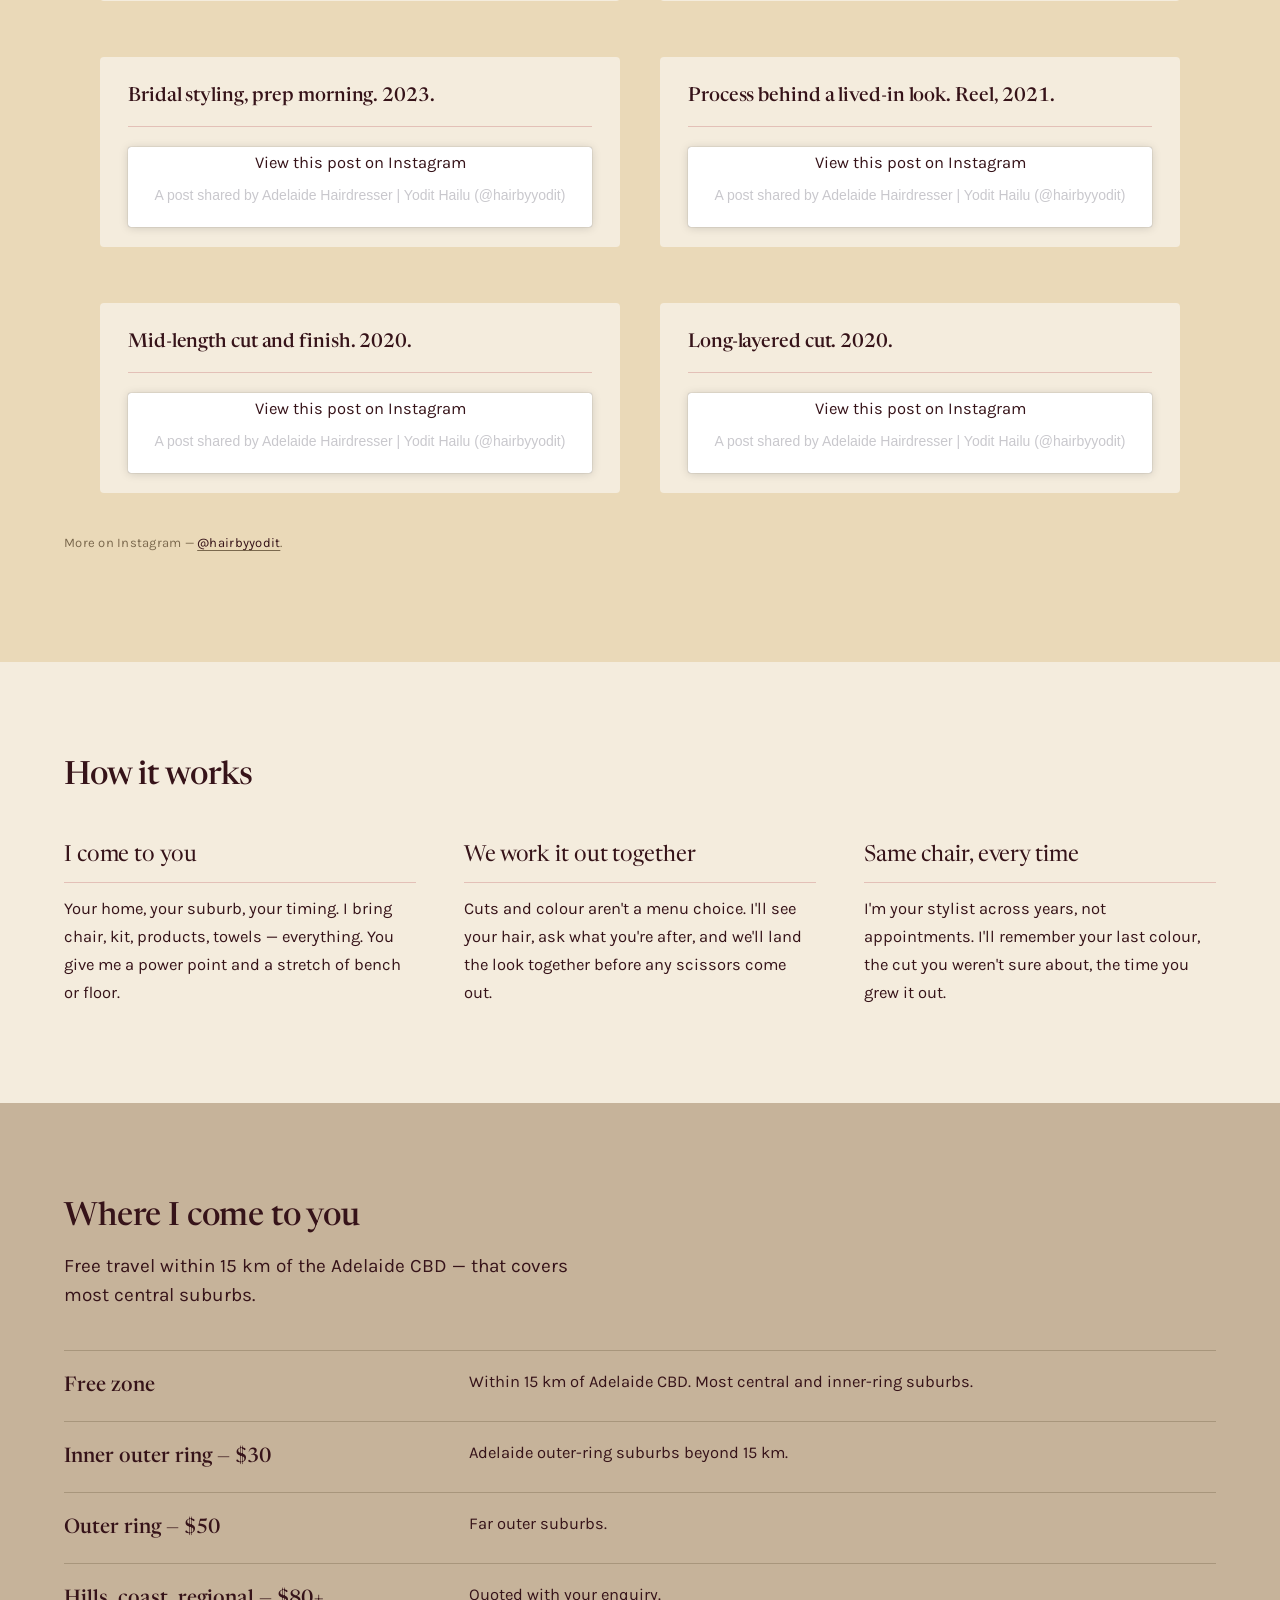
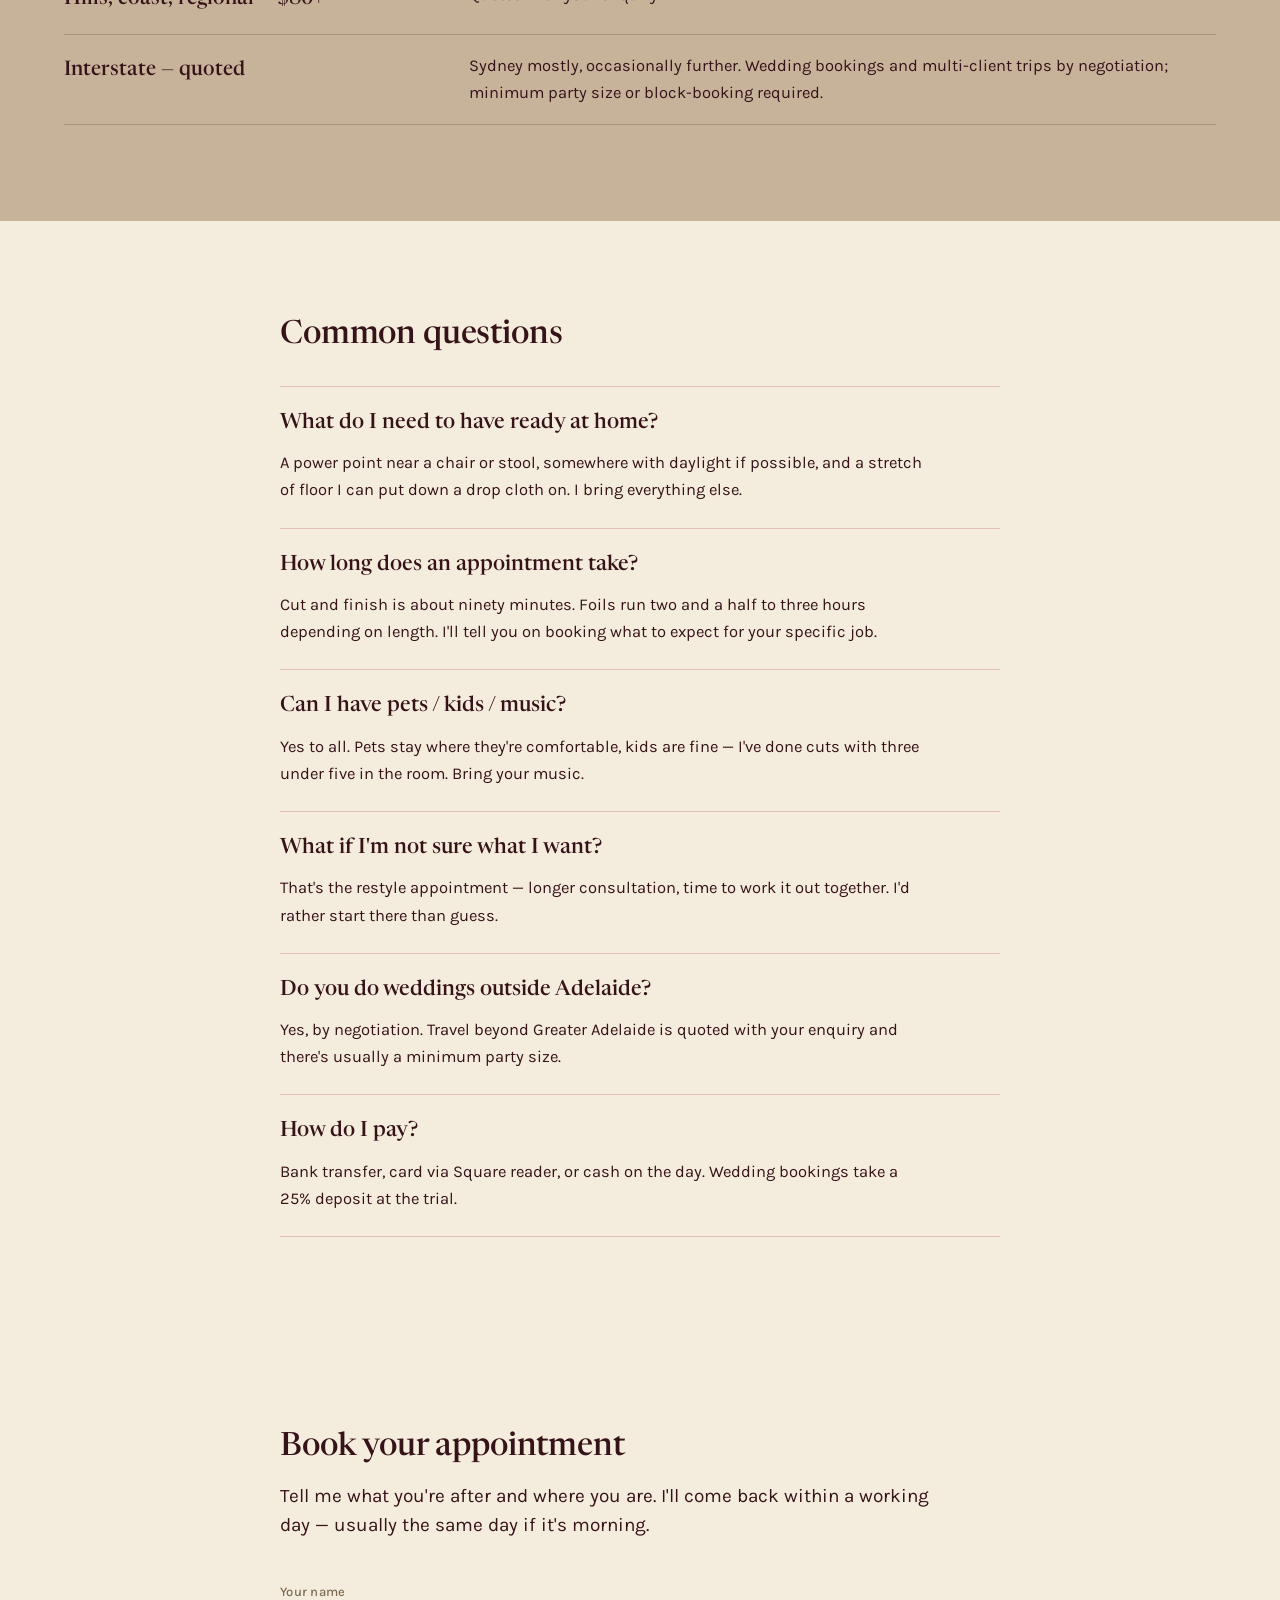
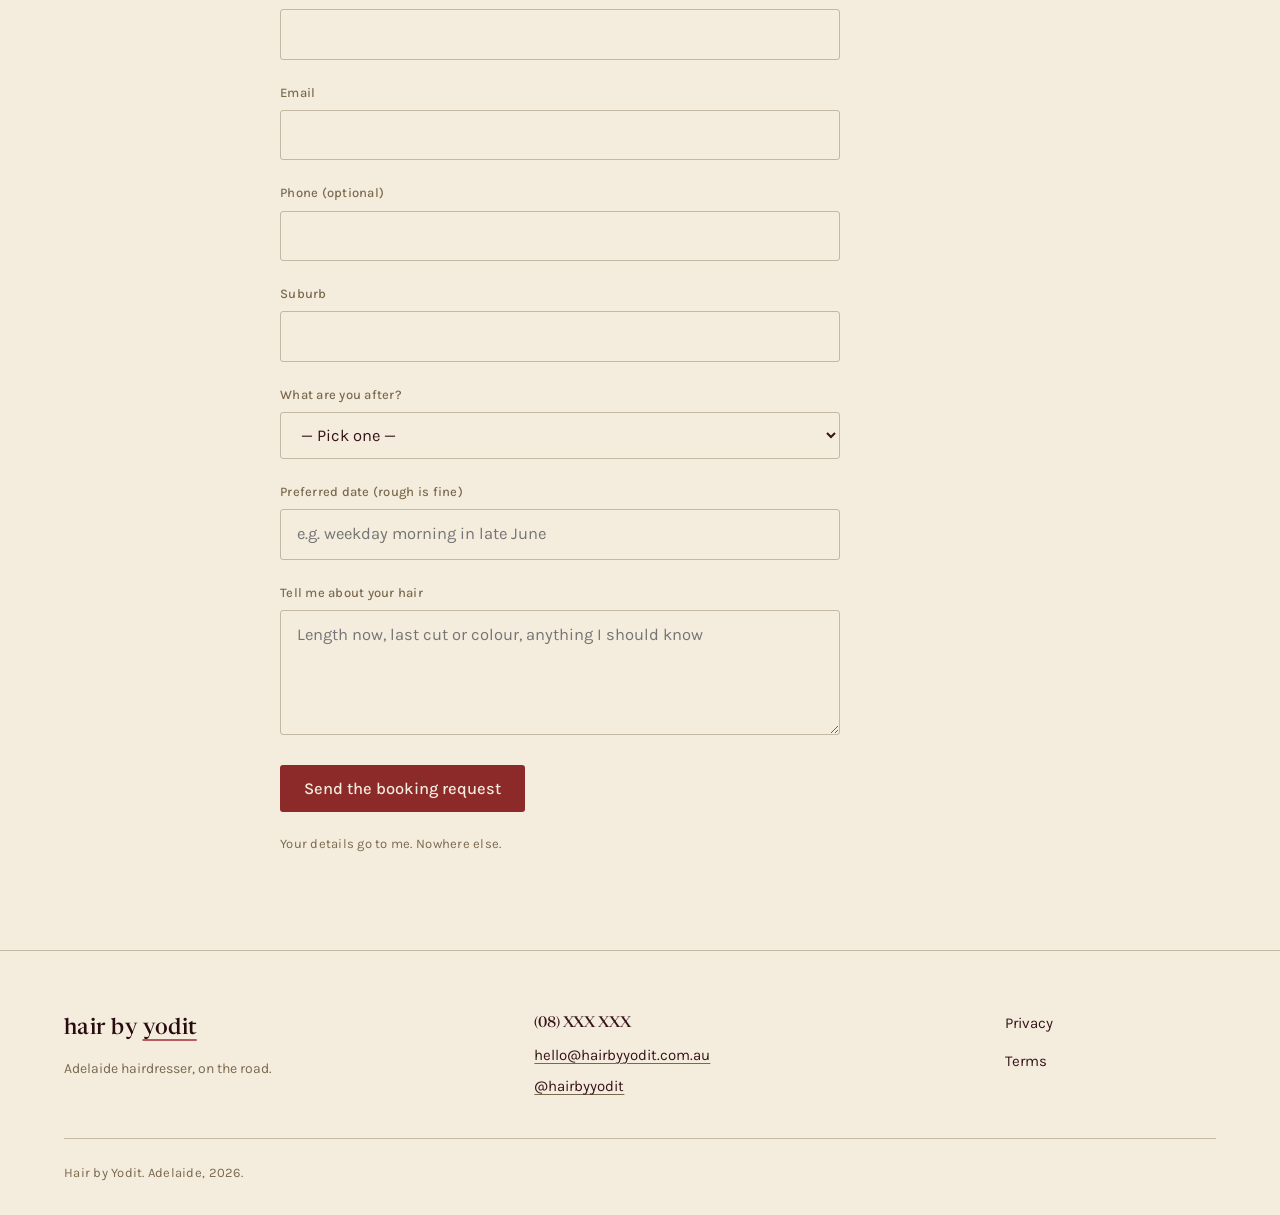
==== commit d3810fbd: "Embed grid: tighten framing + acknowledge interstate work - 2-column grid (was 3) with 56px row gap," ====
--- a/index.html
+++ b/index.html
@@ -10,6 +10,8 @@
   <meta property="og:type" content="website">
   <meta property="og:url" content="https://hairbyyodit.com.au/">
   <meta property="og:image" content="https://hairbyyodit.com.au/og-image.jpg">
+  <link rel="icon" type="image/svg+xml" href="assets/logo-mark.svg">
+  <link rel="apple-touch-icon" href="assets/logo-mark.svg">
   <link rel="preconnect" href="https://fonts.googleapis.com">
   <link rel="preconnect" href="https://fonts.gstatic.com" crossorigin>
   <link href="https://fonts.googleapis.com/css2?family=Newsreader:opsz,wght@6..72,400;6..72,500&family=Karla:wght@400;500&display=swap" rel="stylesheet">
@@ -43,8 +45,8 @@
     <section class="about" aria-labelledby="about-heading">
       <div class="about-content">
         <h2 id="about-heading">About me</h2>
-        <p class="lead">I'm Yodit. I've been on the road in Adelaide for five years, cutting, colouring, and styling for people who'd rather not commute for the chair. I work weekdays mostly, weekends when there's a wedding. I bring everything I need.</p>
-        <p>What I love is the long version of this job — being someone's stylist across years, not appointments. A cut in March, foils in May, a wedding in October. Same chair, same hands. We work out your hair together over time.</p>
+        <p class="lead">I'm Yodit. I've been on the road for five years — Adelaide is home, but I travel for clients too. Cuts, colour, weddings — anywhere a chair fits.</p>
+        <p>What I love is the long version of this job: being someone's stylist across years, not appointments. A cut in March, foils in May, a wedding in October. Same chair, same hands. We work out your hair together over time — and if you move cities, I'll come to you there when I can.</p>
       </div>
     </section>
 
@@ -103,33 +105,33 @@
 
         <div class="embed-grid">
           <figure class="embed embed-instagram">
+            <figcaption>Soft volume, hand-finished. Reel, 2025.</figcaption>
             <blockquote class="instagram-media" data-instgrm-captioned data-instgrm-permalink="https://www.instagram.com/reel/DPJH5HUkch4/?utm_source=ig_embed&amp;utm_campaign=loading" data-instgrm-version="14" style=" background:#FFF; border:0; border-radius:3px; box-shadow:0 0 1px 0 rgba(0,0,0,0.5),0 1px 10px 0 rgba(0,0,0,0.15); margin: 1px; max-width:540px; min-width:326px; padding:0; width:99.375%; width:-webkit-calc(100% - 2px); width:calc(100% - 2px);"><div style="padding:16px;"><a href="https://www.instagram.com/reel/DPJH5HUkch4/?utm_source=ig_embed&amp;utm_campaign=loading" style=" background:#FFFFFF; line-height:0; padding:0 0; text-align:center; text-decoration:none; width:100%;" target="_blank"><p>View this post on Instagram</p></a><p style=" color:#c9c8cd; font-family:Arial,sans-serif; font-size:14px; line-height:17px; margin-bottom:0; margin-top:8px; overflow:hidden; padding:8px 0 7px; text-align:center; text-overflow:ellipsis; white-space:nowrap;"><a href="https://www.instagram.com/reel/DPJH5HUkch4/?utm_source=ig_embed&amp;utm_campaign=loading" style=" color:#c9c8cd; font-family:Arial,sans-serif; font-size:14px; font-style:normal; font-weight:normal; line-height:17px; text-decoration:none;" target="_blank">A post shared by Adelaide Hairdresser | Yodit Hailu (@hairbyyodit)</a></p></div></blockquote>
-            <figcaption>Recent styling reel. 2025.</figcaption>
-          </figure>
-
-          <figure class="embed embed-instagram">
+          </figure>
+
+          <figure class="embed embed-instagram">
+            <figcaption>Lived-in colour, cut to length. 2023.</figcaption>
             <blockquote class="instagram-media" data-instgrm-captioned data-instgrm-permalink="https://www.instagram.com/p/CrLC0Ikyrs7/?utm_source=ig_embed&amp;utm_campaign=loading" data-instgrm-version="14" style=" background:#FFF; border:0; border-radius:3px; box-shadow:0 0 1px 0 rgba(0,0,0,0.5),0 1px 10px 0 rgba(0,0,0,0.15); margin: 1px; max-width:540px; min-width:326px; padding:0; width:99.375%; width:-webkit-calc(100% - 2px); width:calc(100% - 2px);"><div style="padding:16px;"><a href="https://www.instagram.com/p/CrLC0Ikyrs7/?utm_source=ig_embed&amp;utm_campaign=loading" style=" background:#FFFFFF; line-height:0; padding:0 0; text-align:center; text-decoration:none; width:100%;" target="_blank"><p>View this post on Instagram</p></a><p style=" color:#c9c8cd; font-family:Arial,sans-serif; font-size:14px; line-height:17px; margin-bottom:0; margin-top:8px; overflow:hidden; padding:8px 0 7px; text-align:center; text-overflow:ellipsis; white-space:nowrap;"><a href="https://www.instagram.com/p/CrLC0Ikyrs7/?utm_source=ig_embed&amp;utm_campaign=loading" style=" color:#c9c8cd; font-family:Arial,sans-serif; font-size:14px; font-style:normal; font-weight:normal; line-height:17px; text-decoration:none;" target="_blank">A post shared by Adelaide Hairdresser | Yodit Hailu (@hairbyyodit)</a></p></div></blockquote>
-            <figcaption>Cut and colour. 2023.</figcaption>
-          </figure>
-
-          <figure class="embed embed-instagram">
+          </figure>
+
+          <figure class="embed embed-instagram">
+            <figcaption>Bridal styling, prep morning. 2023.</figcaption>
             <blockquote class="instagram-media" data-instgrm-captioned data-instgrm-permalink="https://www.instagram.com/p/CrF1hObyKpQ/?utm_source=ig_embed&amp;utm_campaign=loading" data-instgrm-version="14" style=" background:#FFF; border:0; border-radius:3px; box-shadow:0 0 1px 0 rgba(0,0,0,0.5),0 1px 10px 0 rgba(0,0,0,0.15); margin: 1px; max-width:540px; min-width:326px; padding:0; width:99.375%; width:-webkit-calc(100% - 2px); width:calc(100% - 2px);"><div style="padding:16px;"><a href="https://www.instagram.com/p/CrF1hObyKpQ/?utm_source=ig_embed&amp;utm_campaign=loading" style=" background:#FFFFFF; line-height:0; padding:0 0; text-align:center; text-decoration:none; width:100%;" target="_blank"><p>View this post on Instagram</p></a><p style=" color:#c9c8cd; font-family:Arial,sans-serif; font-size:14px; line-height:17px; margin-bottom:0; margin-top:8px; overflow:hidden; padding:8px 0 7px; text-align:center; text-overflow:ellipsis; white-space:nowrap;"><a href="https://www.instagram.com/p/CrF1hObyKpQ/?utm_source=ig_embed&amp;utm_campaign=loading" style=" color:#c9c8cd; font-family:Arial,sans-serif; font-size:14px; font-style:normal; font-weight:normal; line-height:17px; text-decoration:none;" target="_blank">A post shared by Adelaide Hairdresser | Yodit Hailu (@hairbyyodit)</a></p></div></blockquote>
-            <figcaption>Wedding party styling. 2023.</figcaption>
-          </figure>
-
-          <figure class="embed embed-instagram">
+          </figure>
+
+          <figure class="embed embed-instagram">
+            <figcaption>Process behind a lived-in look. Reel, 2021.</figcaption>
             <blockquote class="instagram-media" data-instgrm-captioned data-instgrm-permalink="https://www.instagram.com/reel/CV9kHSQpARr/?utm_source=ig_embed&amp;utm_campaign=loading" data-instgrm-version="14" style=" background:#FFF; border:0; border-radius:3px; box-shadow:0 0 1px 0 rgba(0,0,0,0.5),0 1px 10px 0 rgba(0,0,0,0.15); margin: 1px; max-width:540px; min-width:326px; padding:0; width:99.375%; width:-webkit-calc(100% - 2px); width:calc(100% - 2px);"><div style="padding:16px;"><a href="https://www.instagram.com/reel/CV9kHSQpARr/?utm_source=ig_embed&amp;utm_campaign=loading" style=" background:#FFFFFF; line-height:0; padding:0 0; text-align:center; text-decoration:none; width:100%;" target="_blank"><p>View this post on Instagram</p></a><p style=" color:#c9c8cd; font-family:Arial,sans-serif; font-size:14px; line-height:17px; margin-bottom:0; margin-top:8px; overflow:hidden; padding:8px 0 7px; text-align:center; text-overflow:ellipsis; white-space:nowrap;"><a href="https://www.instagram.com/reel/CV9kHSQpARr/?utm_source=ig_embed&amp;utm_campaign=loading" style=" color:#c9c8cd; font-family:Arial,sans-serif; font-size:14px; font-style:normal; font-weight:normal; line-height:17px; text-decoration:none;" target="_blank">A post shared by Adelaide Hairdresser | Yodit Hailu (@hairbyyodit)</a></p></div></blockquote>
-            <figcaption>Process reel. 2021.</figcaption>
-          </figure>
-
-          <figure class="embed embed-instagram">
+          </figure>
+
+          <figure class="embed embed-instagram">
+            <figcaption>Mid-length cut and finish. 2020.</figcaption>
             <blockquote class="instagram-media" data-instgrm-captioned data-instgrm-permalink="https://www.instagram.com/p/CHPT5LOA2uk/?utm_source=ig_embed&amp;utm_campaign=loading" data-instgrm-version="14" style=" background:#FFF; border:0; border-radius:3px; box-shadow:0 0 1px 0 rgba(0,0,0,0.5),0 1px 10px 0 rgba(0,0,0,0.15); margin: 1px; max-width:540px; min-width:326px; padding:0; width:99.375%; width:-webkit-calc(100% - 2px); width:calc(100% - 2px);"><div style="padding:16px;"><a href="https://www.instagram.com/p/CHPT5LOA2uk/?utm_source=ig_embed&amp;utm_campaign=loading" style=" background:#FFFFFF; line-height:0; padding:0 0; text-align:center; text-decoration:none; width:100%;" target="_blank"><p>View this post on Instagram</p></a><p style=" color:#c9c8cd; font-family:Arial,sans-serif; font-size:14px; line-height:17px; margin-bottom:0; margin-top:8px; overflow:hidden; padding:8px 0 7px; text-align:center; text-overflow:ellipsis; white-space:nowrap;"><a href="https://www.instagram.com/p/CHPT5LOA2uk/?utm_source=ig_embed&amp;utm_campaign=loading" style=" color:#c9c8cd; font-family:Arial,sans-serif; font-size:14px; font-style:normal; font-weight:normal; line-height:17px; text-decoration:none;" target="_blank">A post shared by Adelaide Hairdresser | Yodit Hailu (@hairbyyodit)</a></p></div></blockquote>
-            <figcaption>Mid-career work. 2020.</figcaption>
-          </figure>
-
-          <figure class="embed embed-instagram">
+          </figure>
+
+          <figure class="embed embed-instagram">
+            <figcaption>Long-layered cut. 2020.</figcaption>
             <blockquote class="instagram-media" data-instgrm-captioned data-instgrm-permalink="https://www.instagram.com/p/CIPQKaSsAOJ/?utm_source=ig_embed&amp;utm_campaign=loading" data-instgrm-version="14" style=" background:#FFF; border:0; border-radius:3px; box-shadow:0 0 1px 0 rgba(0,0,0,0.5),0 1px 10px 0 rgba(0,0,0,0.15); margin: 1px; max-width:540px; min-width:326px; padding:0; width:99.375%; width:-webkit-calc(100% - 2px); width:calc(100% - 2px);"><div style="padding:16px;"><a href="https://www.instagram.com/p/CIPQKaSsAOJ/?utm_source=ig_embed&amp;utm_campaign=loading" style=" background:#FFFFFF; line-height:0; padding:0 0; text-align:center; text-decoration:none; width:100%;" target="_blank"><p>View this post on Instagram</p></a><p style=" color:#c9c8cd; font-family:Arial,sans-serif; font-size:14px; line-height:17px; margin-bottom:0; margin-top:8px; overflow:hidden; padding:8px 0 7px; text-align:center; text-overflow:ellipsis; white-space:nowrap;"><a href="https://www.instagram.com/p/CIPQKaSsAOJ/?utm_source=ig_embed&amp;utm_campaign=loading" style=" color:#c9c8cd; font-family:Arial,sans-serif; font-size:14px; font-style:normal; font-weight:normal; line-height:17px; text-decoration:none;" target="_blank">A post shared by Adelaide Hairdresser | Yodit Hailu (@hairbyyodit)</a></p></div></blockquote>
-            <figcaption>Earlier work. 2020.</figcaption>
           </figure>
         </div>
 
@@ -177,7 +179,11 @@
           </div>
           <div class="zone-row">
             <dt>Hills, coast, regional — $80+</dt>
-            <dd>Quoted with your enquiry. Wedding bookings outside Greater Adelaide by negotiation.</dd>
+            <dd>Quoted with your enquiry.</dd>
+          </div>
+          <div class="zone-row">
+            <dt>Interstate — quoted</dt>
+            <dd>Sydney mostly, occasionally further. Wedding bookings and multi-client trips by negotiation; minimum party size or block-booking required.</dd>
           </div>
         </dl>
       </div>
--- a/styles.css
+++ b/styles.css
@@ -406,37 +406,27 @@
 
 .embed-grid {
   display: grid;
-  grid-template-columns: repeat(3, 1fr);
-  gap: 24px;
-}
-
-@media (max-width: 900px) {
-  .embed-grid { grid-template-columns: repeat(2, 1fr); }
-}
-
-@media (max-width: 600px) {
-  .embed-grid { grid-template-columns: 1fr; }
+  grid-template-columns: repeat(2, 1fr);
+  gap: 56px 40px;
+  max-width: 1080px;
+  margin: 0 auto;
+}
+
+@media (max-width: 700px) {
+  .embed-grid {
+    grid-template-columns: 1fr;
+    gap: 48px;
+  }
 }
 
 .embed {
   margin: 0;
   background: var(--paper);
   border-radius: 4px;
-  overflow: hidden;
-  transition: transform 200ms ease-out;
-  position: relative;
-}
-
-.embed::after {
-  content: '';
-  position: absolute;
-  inset: 0;
-  background: var(--tamarind);
-  opacity: 0.03;
-  pointer-events: none;
-  transition: opacity 150ms ease-out;
-}
-.embed:hover::after { opacity: 0; }
+  padding: 28px 28px 20px;
+  display: flex;
+  flex-direction: column;
+}
 
 .embed blockquote.instagram-media {
   margin: 0 !important;
@@ -446,12 +436,16 @@
 }
 
 .embed figcaption {
-  font-family: var(--body);
-  font-weight: 500;
-  font-size: 13px;
-  color: var(--boho);
-  letter-spacing: 0.02em;
-  padding: 12px 16px 16px;
+  font-family: var(--display);
+  font-variation-settings: 'opsz' 72;
+  font-weight: 500;
+  font-size: 19px;
+  color: var(--tamarind);
+  letter-spacing: -0.005em;
+  line-height: 1.3;
+  padding: 0 0 16px;
+  margin: 0 0 20px;
+  border-bottom: 1px solid var(--hairline-rose);
   text-align: left;
 }
 
